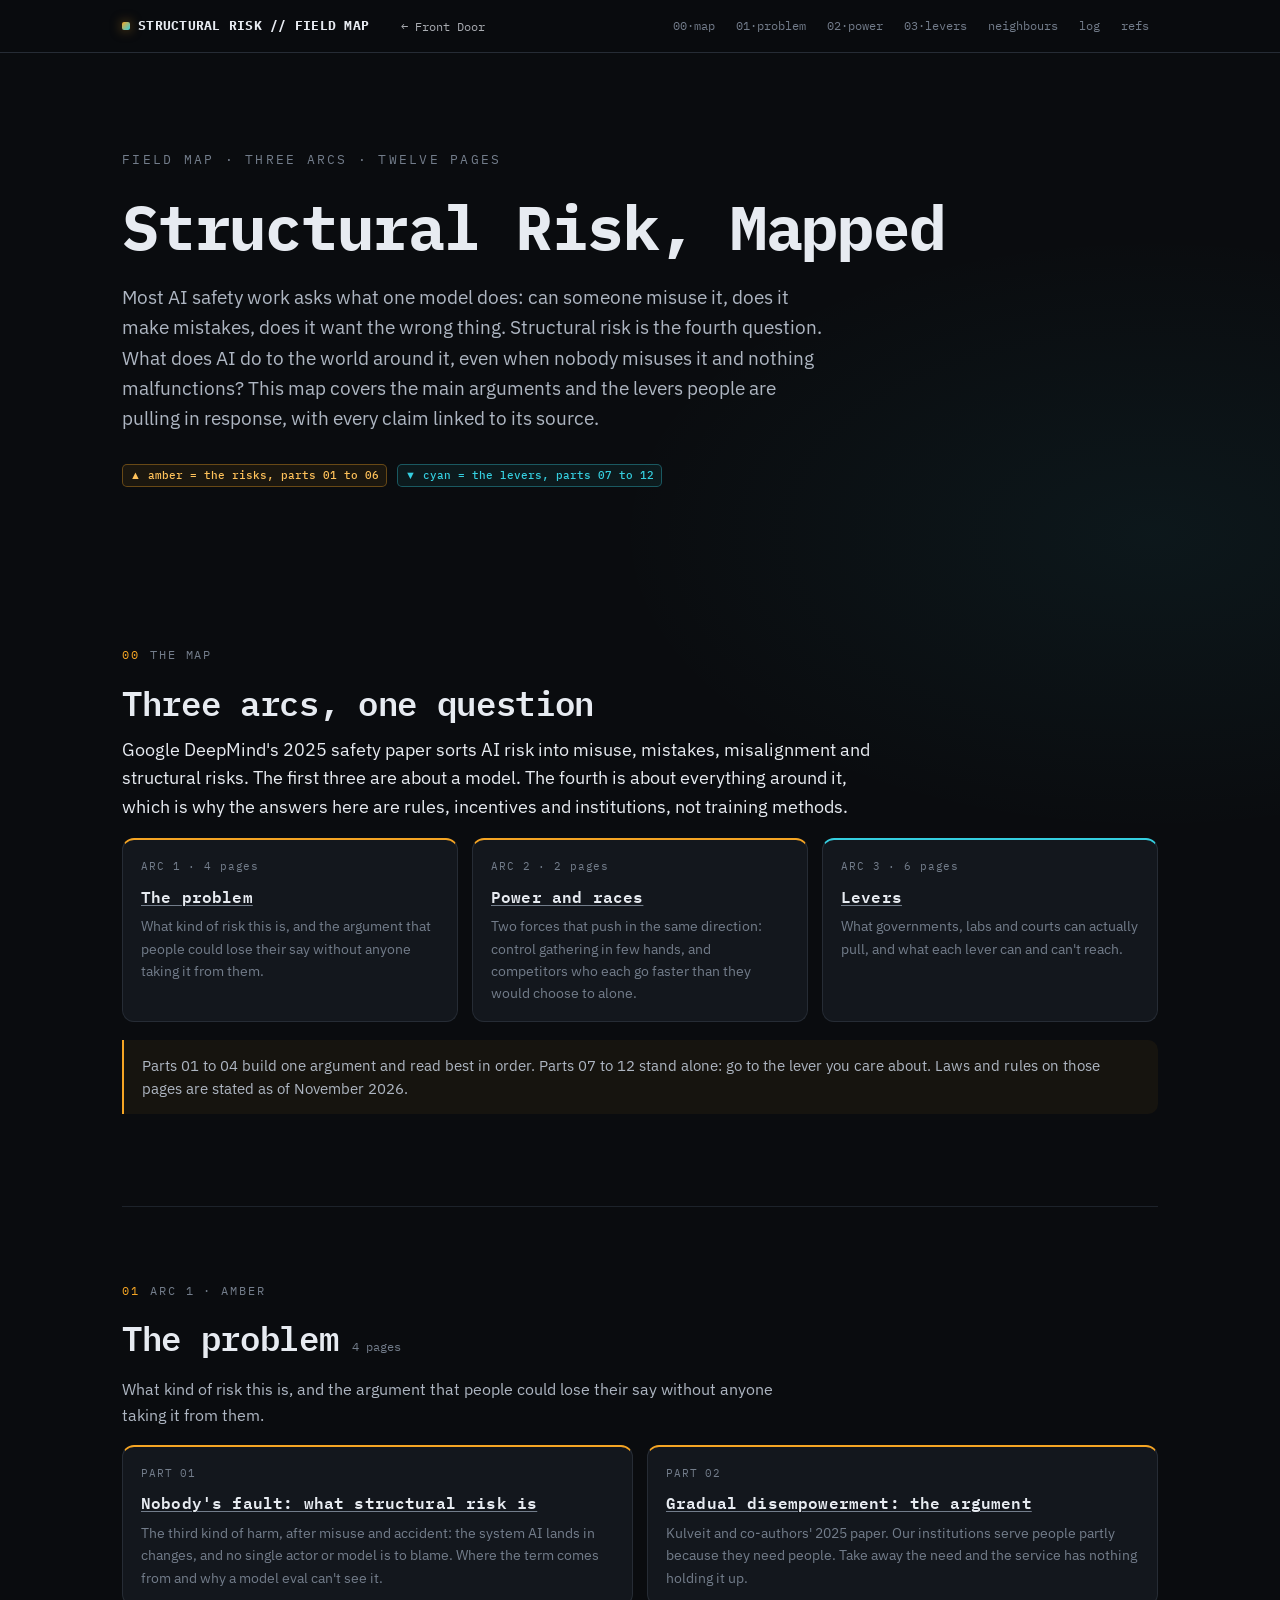
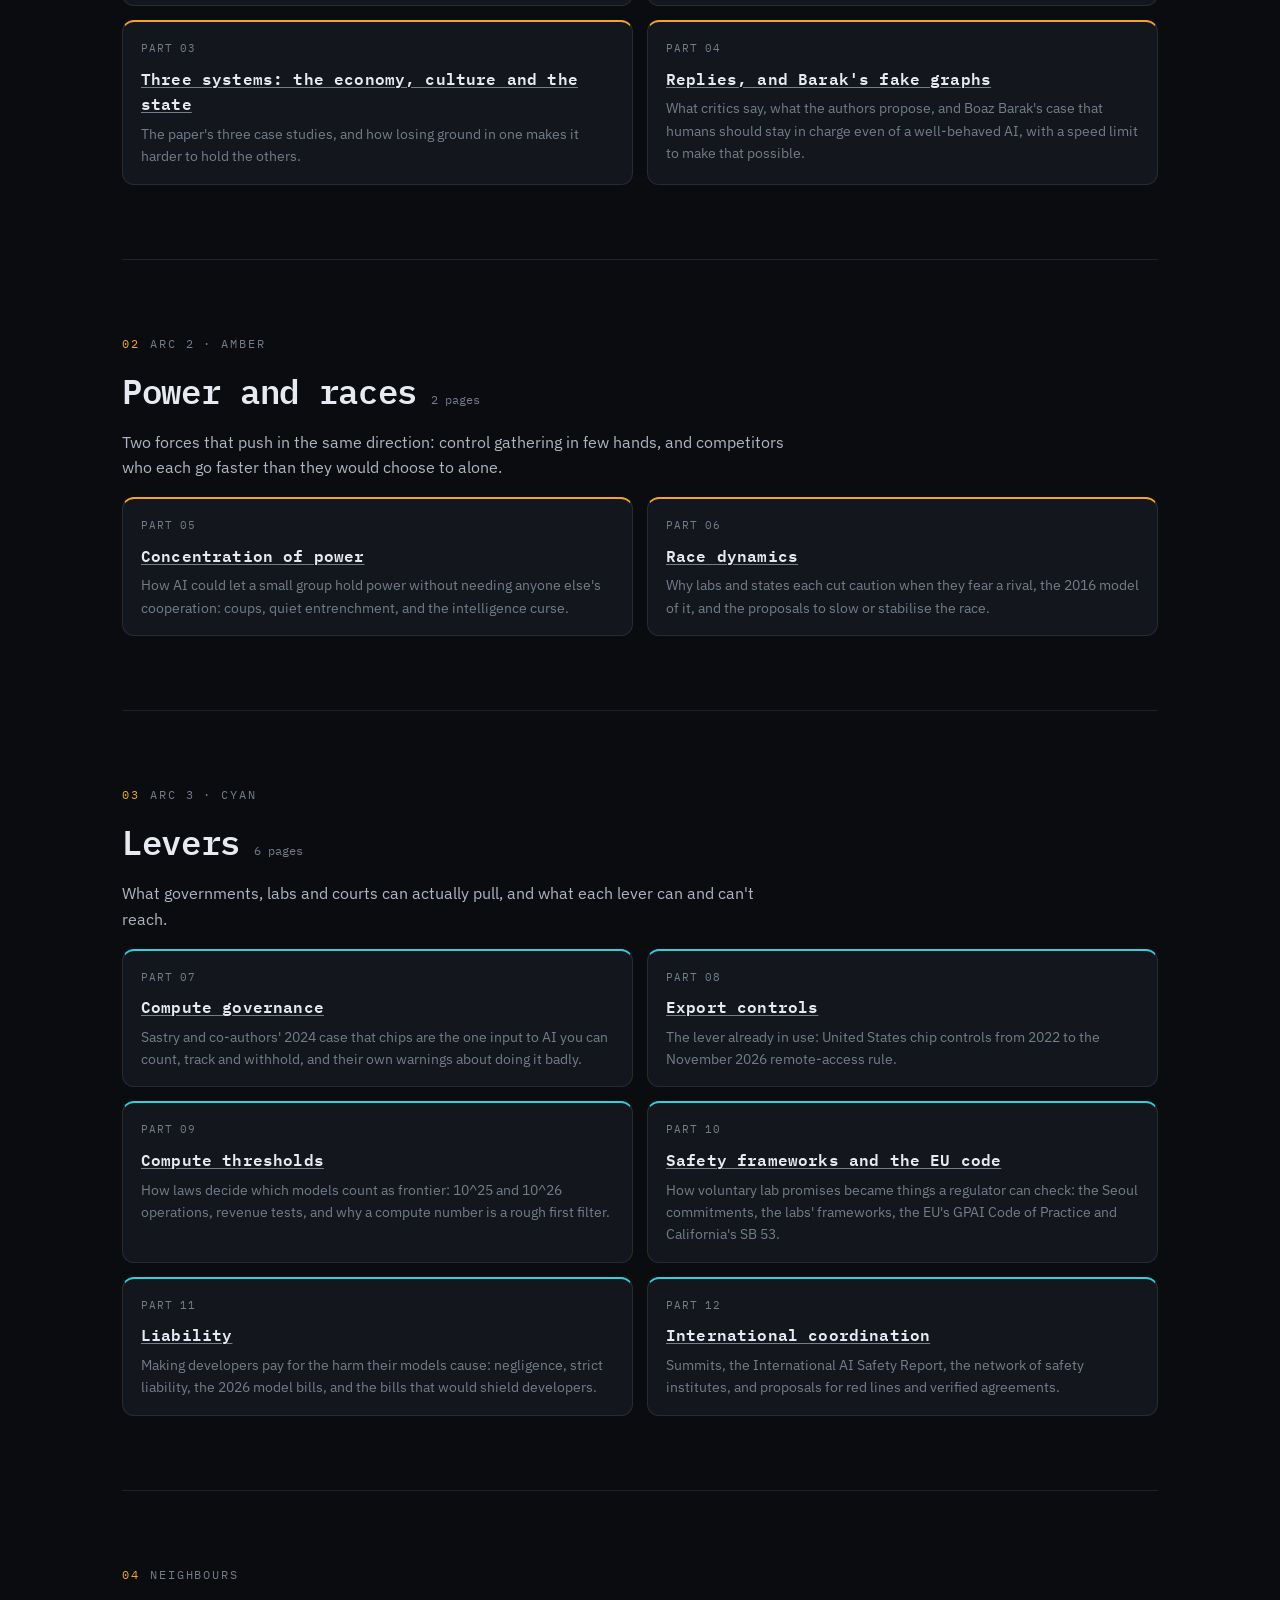
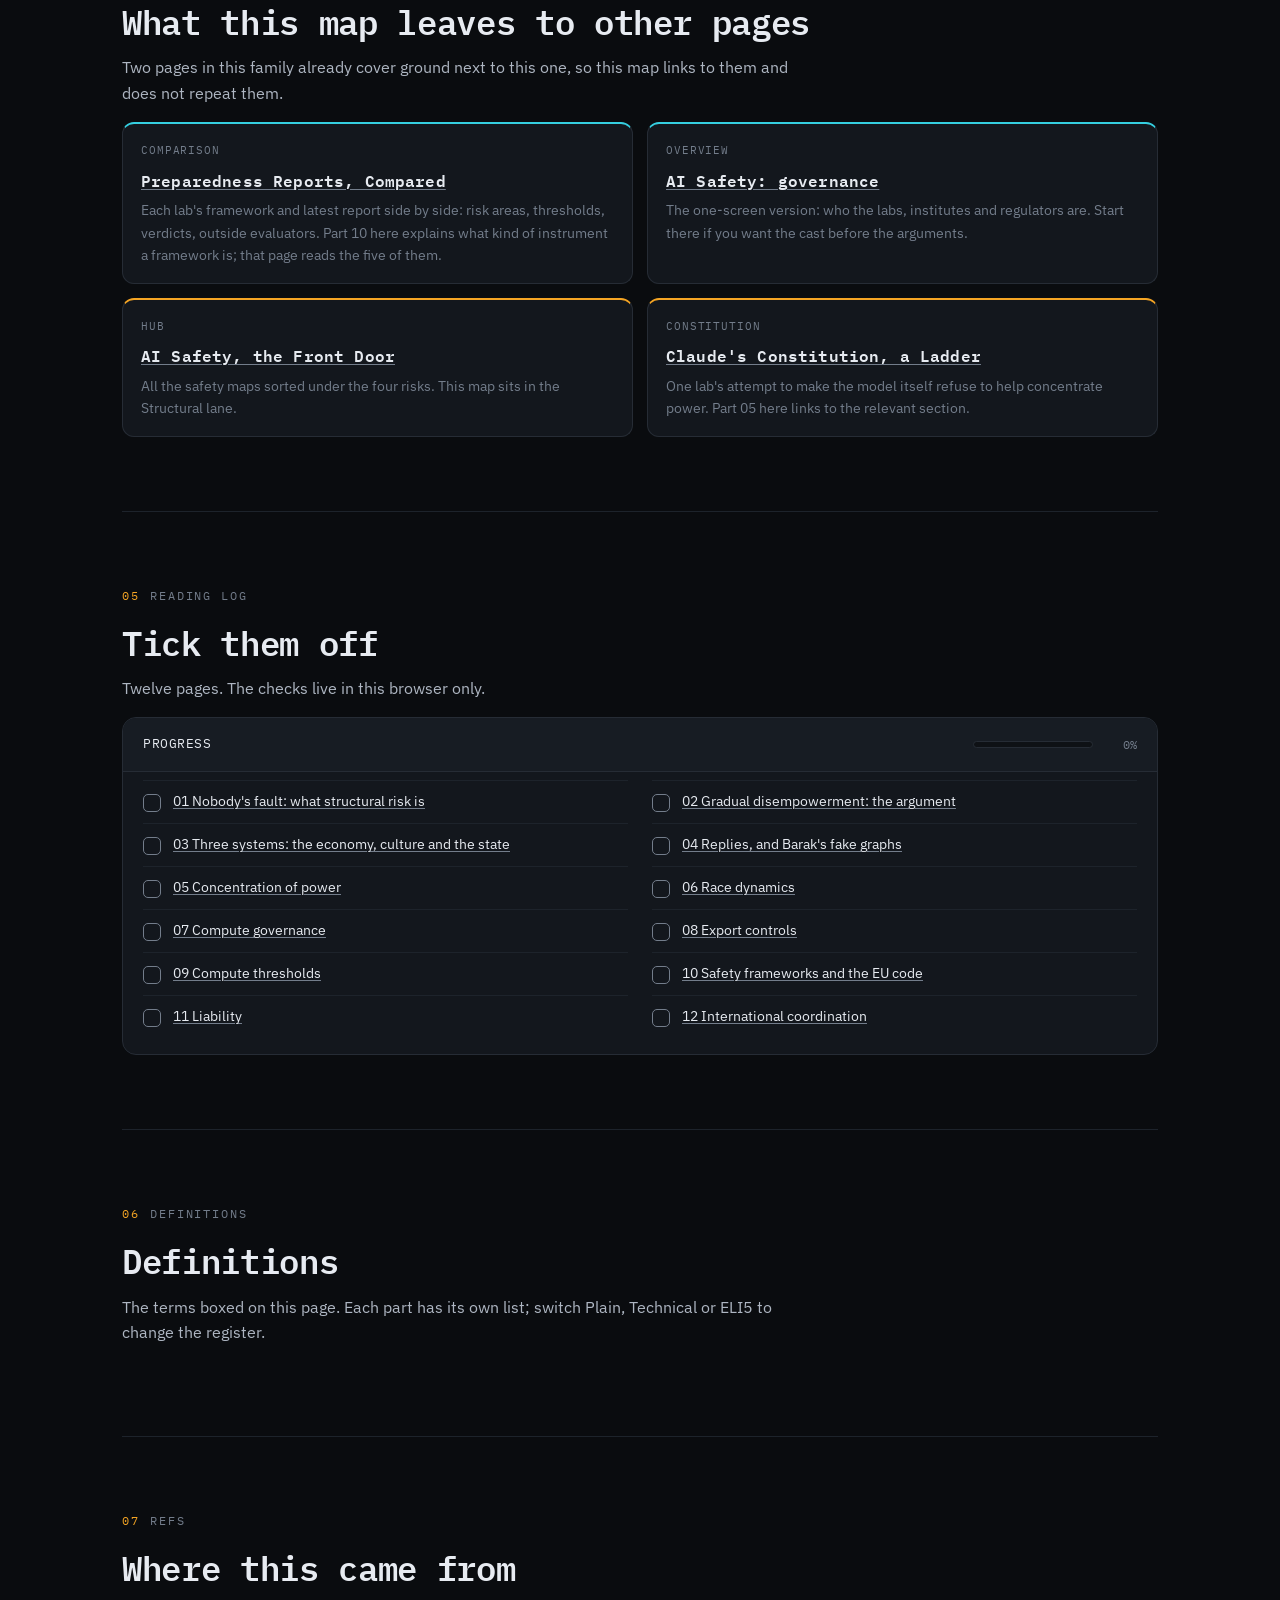
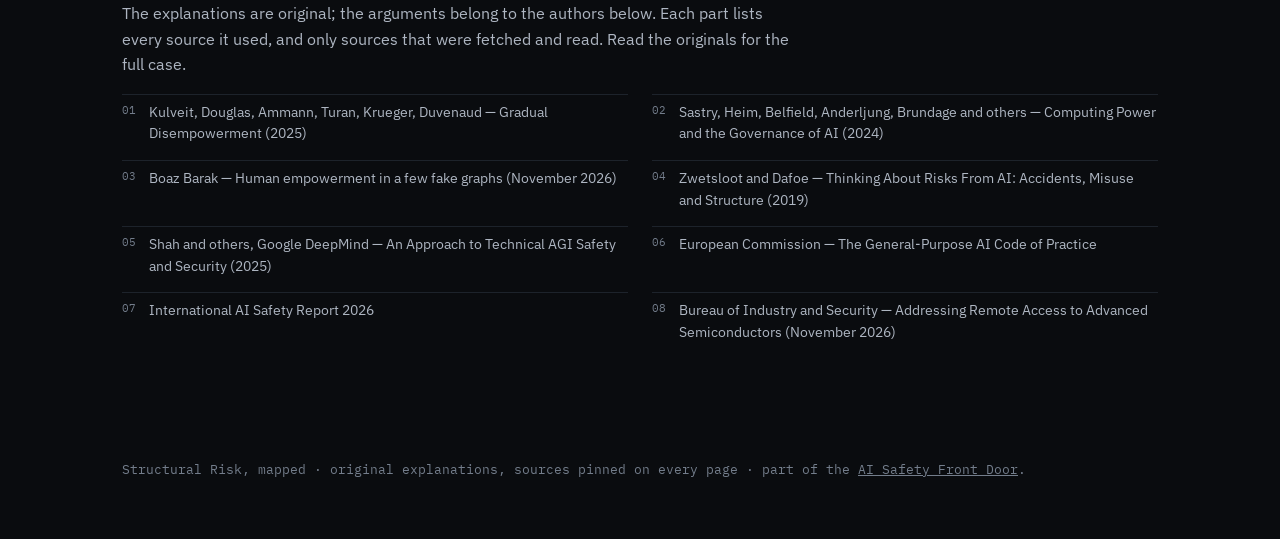
==== index.html @ f18a712d "Spine, stylesheet and page selector for the Structural Risk field map Co-Authored-By: Claude Fable 5" ====
<!DOCTYPE html>
<html lang="en">
<head>
<meta charset="UTF-8" />
<meta name="viewport" content="width=device-width, initial-scale=1.0" />
<title>Structural Risk, Mapped — field map</title>
<meta name="description" content="What AI does to the world around it when nobody misuses it and nothing malfunctions: gradual disempowerment, concentration of power, race dynamics, and the levers that might steer them. Twelve pages, primary sources linked." />
<meta property="og:title" content="Structural Risk, Mapped" />
<meta property="og:description" content="Gradual disempowerment, concentration of power, race dynamics, and the governance levers: compute, export controls, thresholds, safety frameworks, liability and international coordination." />
<meta property="og:url" content="https://idvorkin-ai-tools.github.io/structural-risk-field-map/" />
<meta property="og:type" content="website" />
<link rel="preconnect" href="https://fonts.googleapis.com" />
<link rel="preconnect" href="https://fonts.gstatic.com" crossorigin />
<link href="https://fonts.googleapis.com/css2?family=IBM+Plex+Mono:wght@400;500;600;700&family=IBM+Plex+Sans:wght@400;500;600;700&display=swap" rel="stylesheet" />
<script>try{var m=localStorage.getItem('aitools-mode')||localStorage.getItem('llm-judges-mode');if(m==='tech'||m==='eli5')document.documentElement.setAttribute('data-'+m,'on')}catch(e){}</script>
<style>html:is([data-tech="on"],[data-eli5="on"]) .plain-only,html:not([data-tech="on"]) .tech-only,html:not([data-eli5="on"]) .eli5-only,html[data-tech="on"] .no-tech{display:none!important}</style>
<style>
  :root{
    --bg:#0A0C0F; --panel:#13171D; --panel-2:#171C23; --line:#262C35; --line-soft:#1d232b;
    --ink:#E7EBF1; --ink-mid:#AEB6C2; --ink-dim:#737D8B;
    --off:#F5A524; --off-bright:#FFC25A;   /* amber = understanding the problem */
    --def:#35CFE0; --def-deep:#1f9aa8;     /* cyan  = doing something about it */
    --crit:#E5484D; --maxw:1080px;
  }
  *{box-sizing:border-box} html{scroll-behavior:smooth}
  @media (prefers-reduced-motion:reduce){html{scroll-behavior:auto}}
  body{margin:0;background:var(--bg);color:var(--ink);font-family:"IBM Plex Sans",system-ui,sans-serif;font-size:16px;line-height:1.6;-webkit-font-smoothing:antialiased;
    background-image:radial-gradient(1200px 600px at 20% -10%,rgba(245,165,36,.06),transparent 60%),radial-gradient(900px 500px at 90% 10%,rgba(53,207,224,.06),transparent 60%)}
  .mono{font-family:"IBM Plex Mono",ui-monospace,monospace}
  a{color:inherit}
  a.lnk{color:inherit;text-decoration:underline;text-decoration-color:var(--ink-dim);text-underline-offset:2px;text-decoration-thickness:1px;transition:.15s}
  a.lnk:hover{text-decoration-color:var(--def);color:var(--ink)}
  header.nav{position:sticky;top:0;z-index:50;background:rgba(10,12,15,.82);backdrop-filter:blur(10px);border-bottom:1px solid var(--line)}
  .nav-in{max-width:var(--maxw);margin:0 auto;display:flex;align-items:center;gap:18px;padding:11px 22px}
  .brand{font-family:"IBM Plex Mono";font-weight:700;font-size:13px;letter-spacing:.02em;color:var(--ink);white-space:nowrap;display:flex;align-items:center;gap:8px}
  .brand .dot{width:8px;height:8px;border-radius:2px;background:linear-gradient(135deg,var(--off),var(--def));box-shadow:0 0 12px rgba(245,165,36,.5)}
  .nav-links{display:flex;gap:3px;margin-left:auto;overflow-x:auto;scrollbar-width:none}
  .nav-links::-webkit-scrollbar{display:none}
  .nav-links{min-width:0} .nav-in .modesel{flex-shrink:0}
  #definitions .gl-list-h{display:none}
  @media (max-width:600px){.nav-in{flex-wrap:wrap;gap:6px 10px;padding:9px 16px} .nav .brand{flex:1 0 100%;font-size:12px} .nav-links{flex:1 1 0} section{scroll-margin-top:100px}}
  .nav-links a{font-family:"IBM Plex Mono";font-size:11.5px;color:var(--ink-dim);text-decoration:none;padding:6px 9px;border-radius:6px;white-space:nowrap;transition:.15s}
  .nav-links a:hover{color:var(--ink);background:var(--panel)}
  main{max-width:var(--maxw);margin:0 auto;padding:0 22px}
  section{padding:74px 0;border-bottom:1px solid var(--line-soft);scroll-margin-top:64px} section:last-of-type{border-bottom:none}
  .eyebrow{font-family:"IBM Plex Mono";font-size:12px;letter-spacing:.16em;text-transform:uppercase;color:var(--ink-dim);display:flex;align-items:center;gap:10px;margin-bottom:18px}
  .eyebrow .idx{color:var(--off)}
  h2{font-family:"IBM Plex Mono";font-weight:600;font-size:clamp(24px,3.4vw,34px);line-height:1.15;margin:0 0 14px;letter-spacing:-.01em}
  h3{font-family:"IBM Plex Mono";font-weight:600;font-size:16px;margin:0 0 6px;letter-spacing:.01em}
  p{margin:0 0 16px;color:var(--ink-mid);max-width:68ch} p strong{color:var(--ink);font-weight:600}
  .lead{font-size:18px;color:var(--ink)}
  .legend-tag{font-family:"IBM Plex Mono";font-size:11px;padding:2px 7px;border-radius:5px;border:1px solid;white-space:nowrap;font-weight:500}
  .t-off{color:var(--off-bright);border-color:rgba(245,165,36,.35);background:rgba(245,165,36,.07)}
  .t-def{color:var(--def);border-color:rgba(53,207,224,.35);background:rgba(53,207,224,.07)}
  .hero{padding:96px 0 84px;border-bottom:1px solid var(--line-soft)}
  .hero .kicker{font-family:"IBM Plex Mono";font-size:12.5px;letter-spacing:.18em;text-transform:uppercase;color:var(--ink-dim);margin-bottom:26px}
  .hero h1{font-family:"IBM Plex Mono";font-weight:700;font-size:clamp(34px,6.2vw,62px);line-height:1.04;margin:0 0 8px;letter-spacing:-.02em}
  .hero h1 a{color:inherit;text-decoration:none;border-bottom:3px solid var(--def)} .hero h1 a:hover{color:var(--def)}
  .hero .sub{font-size:19px;color:var(--ink-mid);max-width:64ch;margin-top:22px}
  .prompt-line{font-family:"IBM Plex Mono";font-size:14px;color:var(--ink-dim);margin-top:34px;display:flex;align-items:center;gap:9px;flex-wrap:wrap}
  .prompt-line .pmt{color:var(--off)}
  .cursor{display:inline-block;width:9px;height:17px;background:var(--def);margin-left:2px;animation:blink 1.1s steps(2,start) infinite;vertical-align:-2px}
  @keyframes blink{to{opacity:0}} @media (prefers-reduced-motion:reduce){.cursor{animation:none}}
  .legend{display:flex;gap:10px;margin-top:30px;flex-wrap:wrap}
  .grid{display:grid;gap:14px} .g2{grid-template-columns:repeat(2,1fr)} .g3{grid-template-columns:repeat(3,1fr)}
  @media(max-width:760px){.g2,.g3{grid-template-columns:1fr}}
  .card{background:var(--panel);border:1px solid var(--line);border-radius:12px;padding:18px 18px 16px;transition:.18s}
  .card:hover{border-color:#33404e;transform:translateY(-2px)}
  .card .num{font-family:"IBM Plex Mono";font-size:11px;color:var(--ink-dim);letter-spacing:.08em;margin-bottom:8px}
  .card p{font-size:14px;margin:0;max-width:none;color:var(--ink-dim)}
  .card .spot{font-family:"IBM Plex Mono";font-size:11.5px;color:var(--ink-dim);margin-top:9px} .card .spot b{color:var(--ink-mid);font-weight:500}
  .card.off{border-top:2px solid var(--off)} .card.def{border-top:2px solid var(--def)}
  .callout{border-left:2px solid var(--off);background:rgba(245,165,36,.05);padding:14px 18px;border-radius:0 10px 10px 0;margin:18px 0;font-size:14.5px;color:var(--ink-mid)}
  .callout.def{border-left-color:var(--def);background:rgba(53,207,224,.05)}
  .row{display:grid;grid-template-columns:200px 1fr;gap:16px;padding:16px 0;border-top:1px solid var(--line-soft)} .row:first-of-type{border-top:none}
  @media(max-width:620px){.row{grid-template-columns:1fr;gap:4px}}
  .row .name{font-family:"IBM Plex Mono";font-weight:600;font-size:14px;color:var(--ink)} .row .name .yr{display:block;font-weight:400;font-size:11px;color:var(--ink-dim);margin-top:3px}
  .row .desc{font-size:14px;color:var(--ink-mid);max-width:66ch}
  .road{margin-top:8px;border:1px solid var(--line);border-radius:14px;overflow:hidden;background:var(--panel)}
  .road-head{display:flex;align-items:center;gap:12px;padding:16px 20px;border-bottom:1px solid var(--line);background:var(--panel-2)}
  .road-head .ttl{font-family:"IBM Plex Mono";font-size:13px;letter-spacing:.04em;color:var(--ink)}
  .meter{margin-left:auto;display:flex;align-items:center;gap:10px}
  .meter .bar{width:120px;height:7px;border-radius:4px;background:#0e1115;overflow:hidden;border:1px solid var(--line)}
  .meter .fill{height:100%;width:0;background:linear-gradient(90deg,var(--off),var(--def));transition:width .4s ease}
  .meter .pct{font-family:"IBM Plex Mono";font-size:12px;color:var(--ink-dim);min-width:34px;text-align:right}
  .rides{display:grid;grid-template-columns:repeat(2,1fr);gap:0 24px;padding:8px 20px 16px} @media(max-width:620px){.rides{grid-template-columns:1fr}}
  .task{display:flex;gap:12px;padding:11px 0;cursor:pointer;align-items:flex-start;border-top:1px solid var(--line-soft)}
  .box{width:18px;height:18px;border-radius:5px;border:1.5px solid var(--ink-dim);flex-shrink:0;margin-top:2px;display:flex;align-items:center;justify-content:center;transition:.15s}
  .box svg{width:11px;height:11px;opacity:0;transition:.15s}
  .task.done .box{background:var(--def);border-color:var(--def)} .task.done .box svg{opacity:1} .task.done .txt{color:var(--ink-dim)}
  .task .txt{font-size:14px;color:var(--ink);line-height:1.4} .task .txt em{font-style:normal;color:var(--ink-dim);font-size:12px;display:block;margin-top:1px}
  .src{display:grid;grid-template-columns:1fr 1fr;gap:8px 24px;margin-top:6px} @media(max-width:680px){.src{grid-template-columns:1fr}}
  .src a{font-size:13.5px;color:var(--ink-mid);text-decoration:none;padding:7px 0;border-top:1px solid var(--line-soft);display:flex;gap:9px;transition:.15s} .src a:hover{color:var(--def)} .src a .k{font-family:"IBM Plex Mono";font-size:11px;color:var(--ink-dim);min-width:18px}
  footer{max-width:var(--maxw);margin:0 auto;padding:34px 22px 60px;color:var(--ink-dim);font-size:12.5px;font-family:"IBM Plex Mono"}
  .reveal{opacity:0;transform:translateY(14px);transition:opacity .5s ease,transform .5s ease} .reveal.in{opacity:1;transform:none}
  @media (prefers-reduced-motion:reduce){.reveal{opacity:1;transform:none}}
  :focus-visible{outline:2px solid var(--def);outline-offset:3px;border-radius:4px}
  .unit-head{display:flex;align-items:baseline;gap:14px;flex-wrap:wrap;margin-bottom:6px}
  .unit-head .dur{font-family:"IBM Plex Mono";font-size:12px;color:var(--ink-dim)}
  .code{font-family:"IBM Plex Mono";font-size:11px;color:var(--def);border:1px solid rgba(53,207,224,.35);border-radius:4px;padding:1px 6px;margin-left:6px;vertical-align:1px}
</style>
<style>.front-door{margin:0 auto 0 14px;font-family:'IBM Plex Mono',monospace;font-size:12px;white-space:nowrap;color:inherit;opacity:.72;text-decoration:none}.front-door:hover{opacity:1}@media(max-width:560px){header .bar-in,header .nav-in{flex-wrap:wrap;row-gap:6px}}.hero h1{border-bottom:none}</style>
</head>
<body>

<header class="nav">
  <div class="nav-in bar-in">
    <div class="brand"><span class="dot"></span>STRUCTURAL&nbsp;RISK&nbsp;//&nbsp;FIELD&nbsp;MAP</div>
  <a class="front-door" href="https://idvorkin-ai-tools.github.io/safety.html">&larr; Front Door</a>
    <nav class="nav-links">
      <a href="#map">00·map</a>
      <a href="#problem">01·problem</a>
      <a href="#power">02·power</a>
      <a href="#levers">03·levers</a>
      <a href="#neighbours">neighbours</a>
      <a href="#readlog">log</a>
      <a href="#sources">refs</a>
    </nav>
  </div>
</header>

<section class="hero">
  <main style="padding-top:0">
    <div class="kicker">Field map · three arcs · twelve pages</div>
    <h1>Structural Risk, Mapped</h1>
    <p class="sub plain-only">Most AI safety work asks what one model does: can someone misuse it, does it make mistakes, does it want the wrong thing. Structural risk is the fourth question. What does AI do to the world around it, even when nobody misuses it and nothing malfunctions? This map covers the main arguments and the levers people are pulling in response, with every claim linked to its source.</p>
    <p class="sub tech-only">Structural risk is the residual category after misuse, mistakes and misalignment: harm that arises from multi-agent dynamics, incentives and institutions, with no single actor or model at fault. This map covers gradual disempowerment, power concentration and race dynamics, then the governance levers (compute governance, export controls, compute thresholds, frontier safety frameworks and the EU GPAI Code, liability, international coordination), each tied to primary sources.</p>
    <p class="sub eli5-only">Most safety work checks one robot: can a bad person trick it, does it make mistakes, does it want the wrong thing. This map asks a different question. What happens to the whole town when every shop, school and office has robots, even if every robot behaves? Twelve short pages on what could go wrong, and what grown-ups are doing about it.</p>
    <div class="legend">
      <span class="legend-tag t-off">▲ amber = the risks, parts 01 to 06</span>
      <span class="legend-tag t-def">▼ cyan = the levers, parts 07 to 12</span>
    </div>
  </main>
</section>

<main>

<section id="map">
  <div class="eyebrow"><span class="idx">00</span> the map</div>
  <h2 class="reveal">Three arcs, one question</h2>
  <p class="lead reveal">Google DeepMind's 2025 safety paper sorts AI risk into misuse, mistakes, misalignment and <span class="term" data-term="structural-risk">structural risks</span>. The first three are about a model. The fourth is about everything around it, which is why the answers here are rules, incentives and institutions, not training methods.</p>
  <div class="grid g3 reveal">
    <div class="card off"><div class="num">ARC 1 · 4 pages</div><h3><a class="lnk" href="#problem">The problem</a></h3><p>What kind of risk this is, and the argument that people could lose their say without anyone taking it from them.</p></div>
    <div class="card off"><div class="num">ARC 2 · 2 pages</div><h3><a class="lnk" href="#power">Power and races</a></h3><p>Two forces that push in the same direction: control gathering in few hands, and competitors who each go faster than they would choose to alone.</p></div>
    <div class="card def"><div class="num">ARC 3 · 6 pages</div><h3><a class="lnk" href="#levers">Levers</a></h3><p>What governments, labs and courts can actually pull, and what each lever can and can't reach.</p></div>
  </div>
  <div class="callout">Parts 01 to 04 build one argument and read best in order. Parts 07 to 12 stand alone: go to the lever you care about. Laws and rules on those pages are stated as of November 2026.</div>
</section>

<section id="problem">
  <div class="eyebrow"><span class="idx">01</span> arc 1 · amber</div>
  <div class="unit-head"><h2 class="reveal">The problem</h2><span class="dur">4 pages</span></div>
  <p class="reveal">What kind of risk this is, and the argument that people could lose their say without anyone taking it from them.</p>
  <div class="grid g2 reveal">
    <div class="card off"><div class="num">PART 01</div><h3><a class="lnk" href="parts/p01.html">Nobody's fault: what structural risk is</a></h3><p>The third kind of harm, after misuse and accident: the system AI lands in changes, and no single actor or model is to blame. Where the term comes from and why a model eval can't see it.</p></div>
    <div class="card off"><div class="num">PART 02</div><h3><a class="lnk" href="parts/p02.html">Gradual disempowerment: the argument</a></h3><p>Kulveit and co-authors' 2025 paper. Our institutions serve people partly because they need people. Take away the need and the service has nothing holding it up.</p></div>
    <div class="card off"><div class="num">PART 03</div><h3><a class="lnk" href="parts/p03.html">Three systems: the economy, culture and the state</a></h3><p>The paper's three case studies, and how losing ground in one makes it harder to hold the others.</p></div>
    <div class="card off"><div class="num">PART 04</div><h3><a class="lnk" href="parts/p04.html">Replies, and Barak's fake graphs</a></h3><p>What critics say, what the authors propose, and Boaz Barak's case that humans should stay in charge even of a well-behaved AI, with a speed limit to make that possible.</p></div>
  </div>
</section>

<section id="power">
  <div class="eyebrow"><span class="idx">02</span> arc 2 · amber</div>
  <div class="unit-head"><h2 class="reveal">Power and races</h2><span class="dur">2 pages</span></div>
  <p class="reveal">Two forces that push in the same direction: control gathering in few hands, and competitors who each go faster than they would choose to alone.</p>
  <div class="grid g2 reveal">
    <div class="card off"><div class="num">PART 05</div><h3><a class="lnk" href="parts/p05.html">Concentration of power</a></h3><p>How AI could let a small group hold power without needing anyone else's cooperation: coups, quiet entrenchment, and the intelligence curse.</p></div>
    <div class="card off"><div class="num">PART 06</div><h3><a class="lnk" href="parts/p06.html">Race dynamics</a></h3><p>Why labs and states each cut caution when they fear a rival, the 2016 model of it, and the proposals to slow or stabilise the race.</p></div>
  </div>
</section>

<section id="levers">
  <div class="eyebrow"><span class="idx">03</span> arc 3 · cyan</div>
  <div class="unit-head"><h2 class="reveal">Levers</h2><span class="dur">6 pages</span></div>
  <p class="reveal">What governments, labs and courts can actually pull, and what each lever can and can't reach.</p>
  <div class="grid g2 reveal">
    <div class="card def"><div class="num">PART 07</div><h3><a class="lnk" href="parts/p07.html">Compute governance</a></h3><p>Sastry and co-authors' 2024 case that chips are the one input to AI you can count, track and withhold, and their own warnings about doing it badly.</p></div>
    <div class="card def"><div class="num">PART 08</div><h3><a class="lnk" href="parts/p08.html">Export controls</a></h3><p>The lever already in use: United States chip controls from 2022 to the November 2026 remote-access rule.</p></div>
    <div class="card def"><div class="num">PART 09</div><h3><a class="lnk" href="parts/p09.html">Compute thresholds</a></h3><p>How laws decide which models count as frontier: 10^25 and 10^26 operations, revenue tests, and why a compute number is a rough first filter.</p></div>
    <div class="card def"><div class="num">PART 10</div><h3><a class="lnk" href="parts/p10.html">Safety frameworks and the EU code</a></h3><p>How voluntary lab promises became things a regulator can check: the Seoul commitments, the labs' frameworks, the EU's GPAI Code of Practice and California's SB 53.</p></div>
    <div class="card def"><div class="num">PART 11</div><h3><a class="lnk" href="parts/p11.html">Liability</a></h3><p>Making developers pay for the harm their models cause: negligence, strict liability, the 2026 model bills, and the bills that would shield developers.</p></div>
    <div class="card def"><div class="num">PART 12</div><h3><a class="lnk" href="parts/p12.html">International coordination</a></h3><p>Summits, the International AI Safety Report, the network of safety institutes, and proposals for red lines and verified agreements.</p></div>
  </div>
</section>

<section id="neighbours">
  <div class="eyebrow"><span class="idx">04</span> neighbours</div>
  <h2 class="reveal">What this map leaves to other pages</h2>
  <p class="reveal">Two pages in this family already cover ground next to this one, so this map links to them and does not repeat them.</p>
  <div class="grid g2 reveal">
    <div class="card def"><div class="num">COMPARISON</div><h3><a class="lnk" href="https://idvorkin-ai-tools.github.io/bridge-preparedness-reports.html">Preparedness Reports, Compared</a></h3><p>Each lab's framework and latest report side by side: risk areas, thresholds, verdicts, outside evaluators. Part 10 here explains what kind of instrument a framework is; that page reads the five of them.</p></div>
    <div class="card def"><div class="num">OVERVIEW</div><h3><a class="lnk" href="https://idvorkin-ai-tools.github.io/ai-safety-field-map/#governance">AI Safety: governance</a></h3><p>The one-screen version: who the labs, institutes and regulators are. Start there if you want the cast before the arguments.</p></div>
    <div class="card off"><div class="num">HUB</div><h3><a class="lnk" href="https://idvorkin-ai-tools.github.io/safety.html">AI Safety, the Front Door</a></h3><p>All the safety maps sorted under the four risks. This map sits in the Structural lane.</p></div>
    <div class="card off"><div class="num">CONSTITUTION</div><h3><a class="lnk" href="https://idvorkin-ai-tools.github.io/claude-constitution-field-map/">Claude's Constitution, a Ladder</a></h3><p>One lab's attempt to make the model itself refuse to help concentrate power. Part 05 here links to the relevant section.</p></div>
  </div>
</section>

<section id="readlog">
  <div class="eyebrow"><span class="idx">05</span> reading log</div>
  <h2 class="reveal">Tick them off</h2>
  <p class="reveal">Twelve pages. The checks live in this browser only.</p>
  <div class="road reveal">
    <div class="road-head"><span class="ttl">PROGRESS</span><div class="meter"><div class="bar"><div class="fill" id="fill"></div></div><span class="pct" id="pct">0%</span></div></div>
    <div class="rides" id="rides"></div>
  </div>
</section>

<section id="definitions">
  <div class="eyebrow"><span class="idx">06</span> definitions</div>
  <h2 class="reveal">Definitions</h2>
  <p class="reveal">The terms boxed on this page. Each part has its own list; switch Plain, Technical or ELI5 to change the register.</p>
  <div data-terms-list></div>
</section>

<section id="sources">
  <div class="eyebrow"><span class="idx">07</span> refs</div>
  <h2 class="reveal">Where this came from</h2>
  <p class="reveal">The explanations are original; the arguments belong to the authors below. Each part lists every source it used, and only sources that were fetched and read. Read the originals for the full case.</p>
  <div class="src reveal">
    <a href="https://arxiv.org/abs/2501.16946" target="_blank" rel="noopener"><span class="k">01</span>Kulveit, Douglas, Ammann, Turan, Krueger, Duvenaud — Gradual Disempowerment (2025)</a>
    <a href="https://arxiv.org/abs/2402.08797" target="_blank" rel="noopener"><span class="k">02</span>Sastry, Heim, Belfield, Anderljung, Brundage and others — Computing Power and the Governance of AI (2024)</a>
    <a href="https://x.com/boazbaraktcs/status/2124884201283485934" target="_blank" rel="noopener"><span class="k">03</span>Boaz Barak — Human empowerment in a few fake graphs (November 2026)</a>
    <a href="https://www.lawfaremedia.org/article/thinking-about-risks-ai-accidents-misuse-and-structure" target="_blank" rel="noopener"><span class="k">04</span>Zwetsloot and Dafoe — Thinking About Risks From AI: Accidents, Misuse and Structure (2019)</a>
    <a href="https://arxiv.org/abs/2504.01849" target="_blank" rel="noopener"><span class="k">05</span>Shah and others, Google DeepMind — An Approach to Technical AGI Safety and Security (2025)</a>
    <a href="https://digital-strategy.ec.europa.eu/en/policies/contents-code-gpai" target="_blank" rel="noopener"><span class="k">06</span>European Commission — The General-Purpose AI Code of Practice</a>
    <a href="https://arxiv.org/abs/2602.21012" target="_blank" rel="noopener"><span class="k">07</span>International AI Safety Report 2026</a>
    <a href="https://www.federalregister.gov/documents/2026/11/19/2026-23529/addressing-remote-access-to-advanced-semiconductors" target="_blank" rel="noopener"><span class="k">08</span>Bureau of Industry and Security — Addressing Remote Access to Advanced Semiconductors (November 2026)</a>
  </div>
</section>

</main>

<footer>Structural Risk, mapped · original explanations, sources pinned on every page · part of the <a href="https://idvorkin-ai-tools.github.io/safety.html" style="color:inherit">AI Safety Front Door</a>.</footer>

<script>
  const CH = [
    ["parts/p01.html","01 Nobody's fault: what structural risk is"],["parts/p02.html","02 Gradual disempowerment: the argument"],["parts/p03.html","03 Three systems: the economy, culture and the state"],["parts/p04.html","04 Replies, and Barak's fake graphs"],["parts/p05.html","05 Concentration of power"],["parts/p06.html","06 Race dynamics"],["parts/p07.html","07 Compute governance"],["parts/p08.html","08 Export controls"],["parts/p09.html","09 Compute thresholds"],["parts/p10.html","10 Safety frameworks and the EU code"],["parts/p11.html","11 Liability"],["parts/p12.html","12 International coordination"]
  ];
  const KEY="structural-risk-field-map-log";
  let done={}; try{done=JSON.parse(localStorage.getItem(KEY)||"{}")}catch(e){done={}}
  const rides=document.getElementById("rides");
  CH.forEach(([href,label])=>{
    const d=document.createElement("div"); d.className="task"+(done[href]?" done":"");
    d.innerHTML='<div class="box"><svg viewBox="0 0 12 12" fill="none"><path d="M2 6.5l2.5 2.5L10 3.5" stroke="#0A0C0F" stroke-width="2" stroke-linecap="round" stroke-linejoin="round"/></svg></div><div class="txt"><a class="lnk" href="'+href+'">'+label+'</a></div>';
    d.addEventListener("click",e=>{ if(e.target.closest("a")) return; done[href]=!done[href]; if(!done[href]) delete done[href]; try{localStorage.setItem(KEY,JSON.stringify(done))}catch(_){} d.classList.toggle("done"); meter(); });
    rides.appendChild(d);
  });
  function meter(){ const n=Object.keys(done).length, p=Math.round(100*n/CH.length); document.getElementById("fill").style.width=p+"%"; document.getElementById("pct").textContent=p+"%"; }
  meter();
  const io=new IntersectionObserver(es=>es.forEach(e=>{if(e.isIntersecting){e.target.classList.add("in");io.unobserve(e.target)}}),{threshold:.08});
  document.querySelectorAll(".reveal").forEach(el=>io.observe(el));
</script>
<script src="https://idvorkin-ai-tools.github.io/assets/terms.js" defer></script>
<!-- Private comments mode, inert unless ?annotate=1 (see assets/annotate.js in idvorkin-ai-tools.github.io) -->
<script src="https://idvorkin-ai-tools.github.io/assets/annotate.js" defer></script>
</body>
</html>
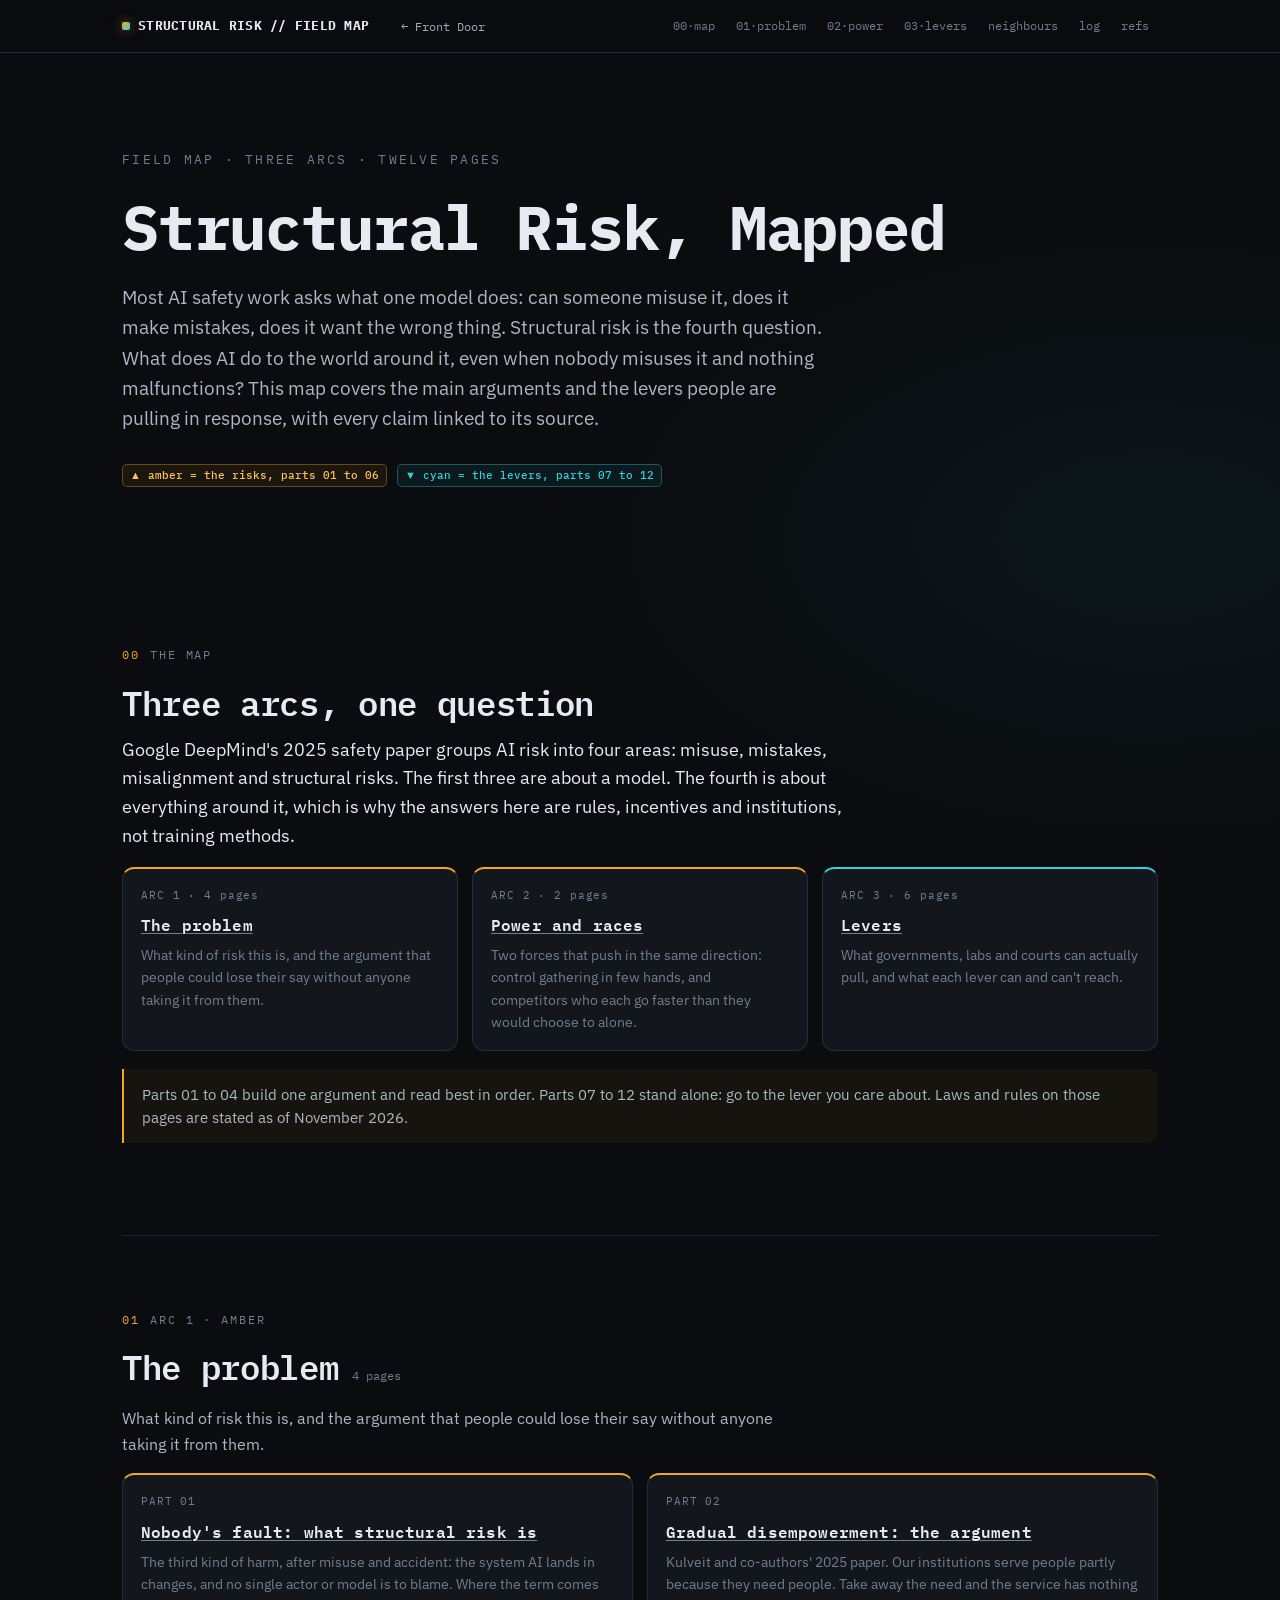
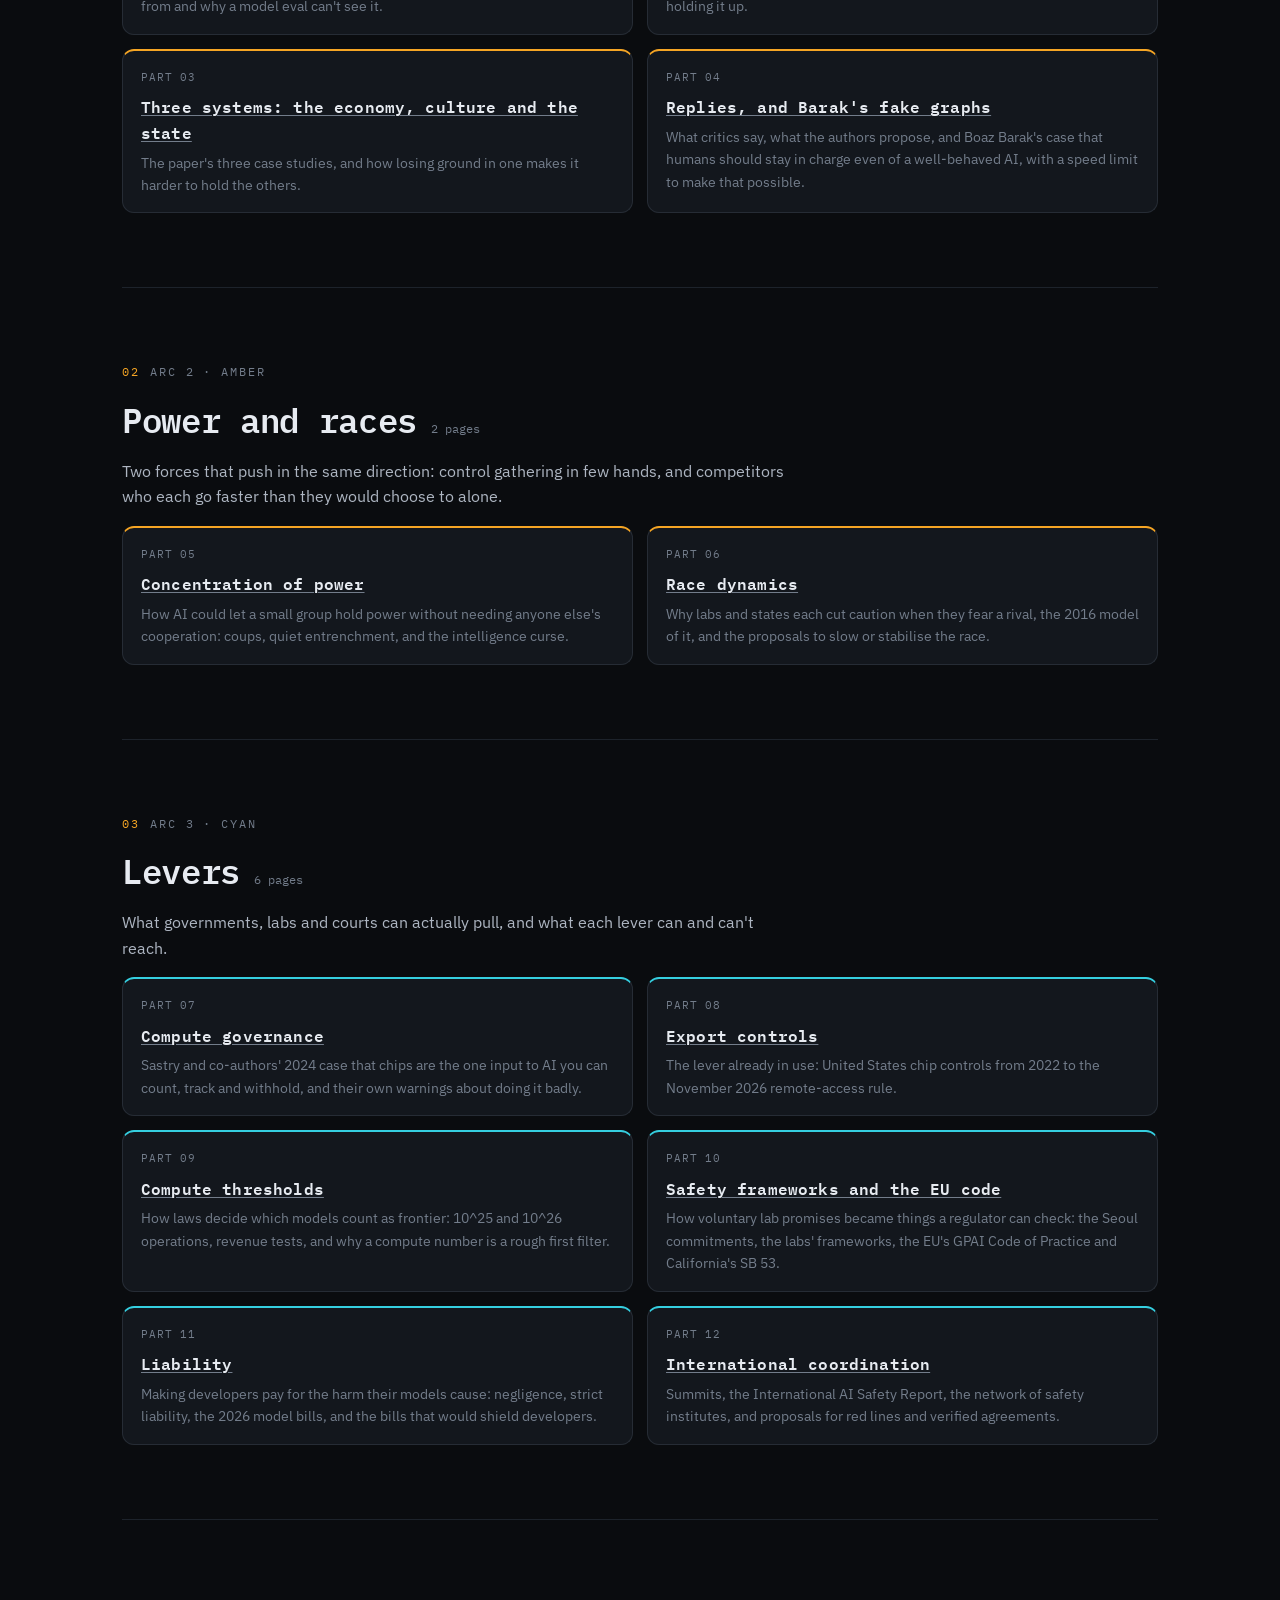
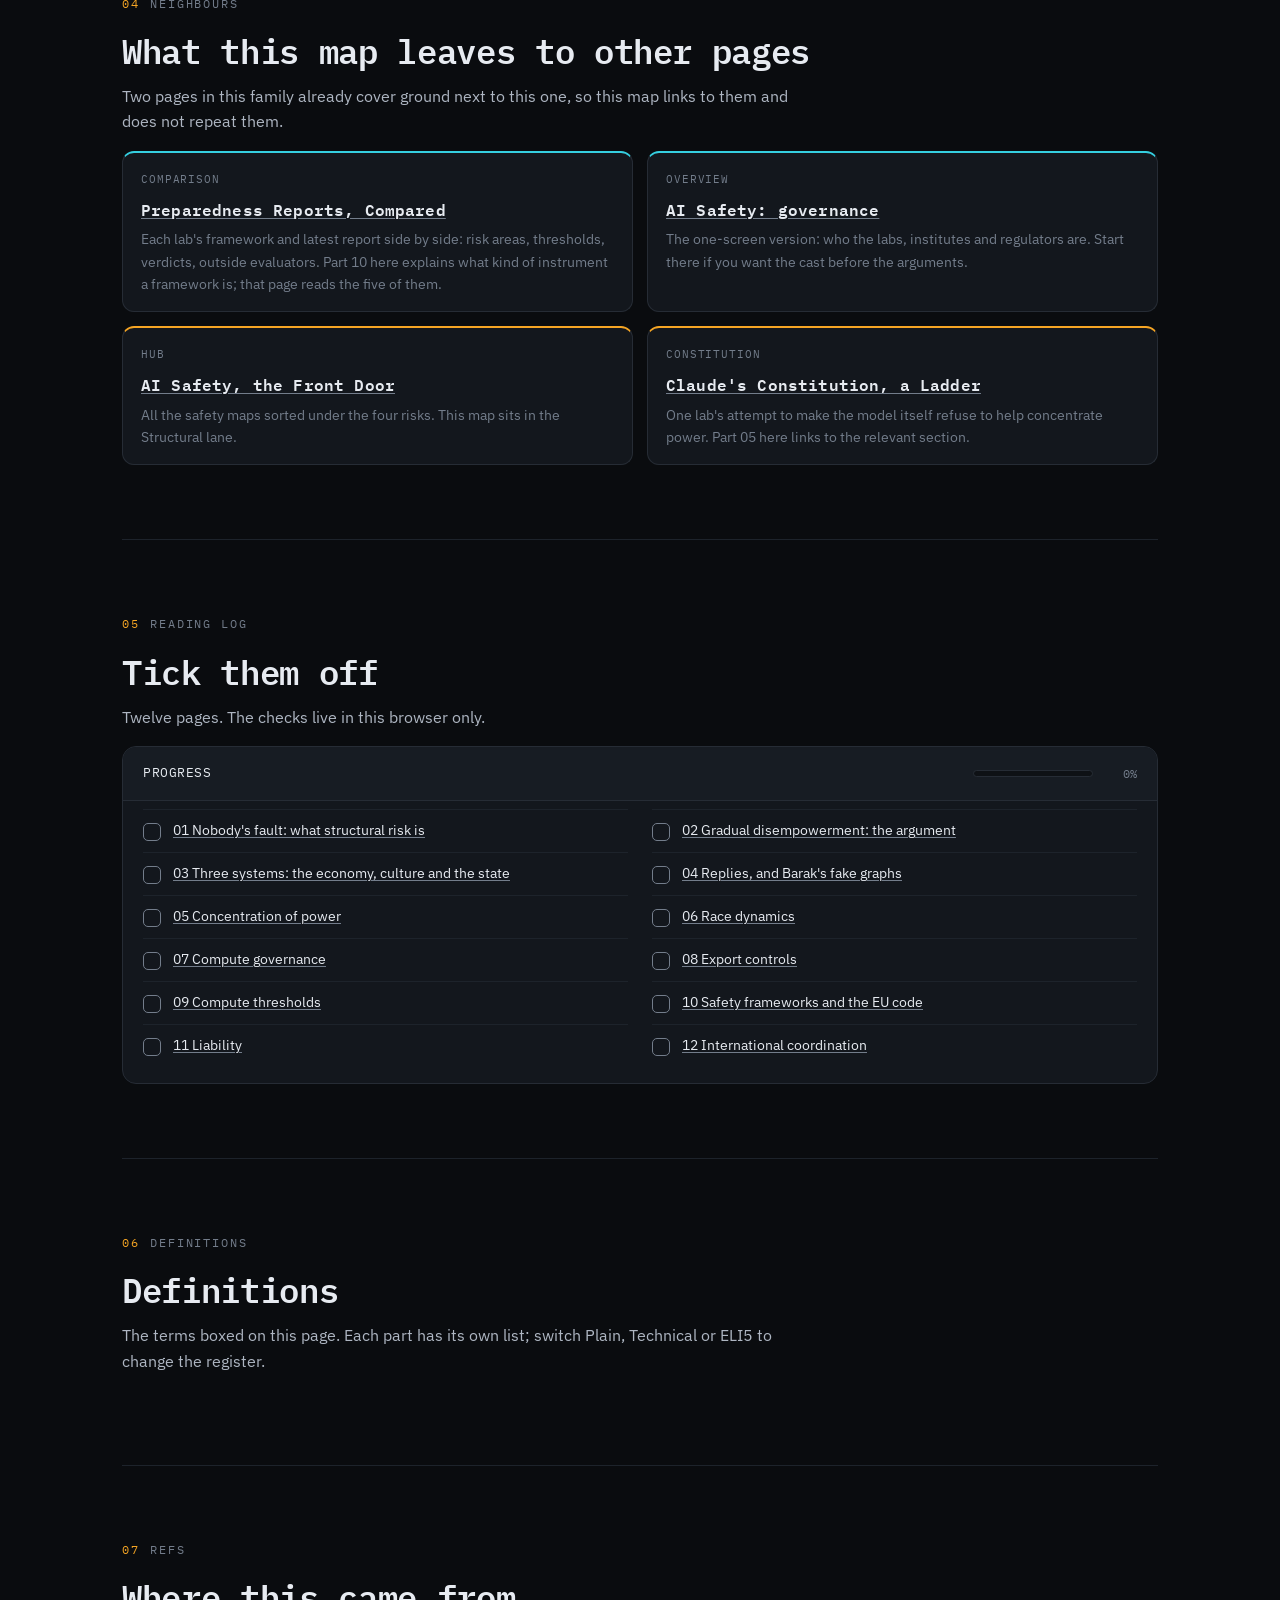
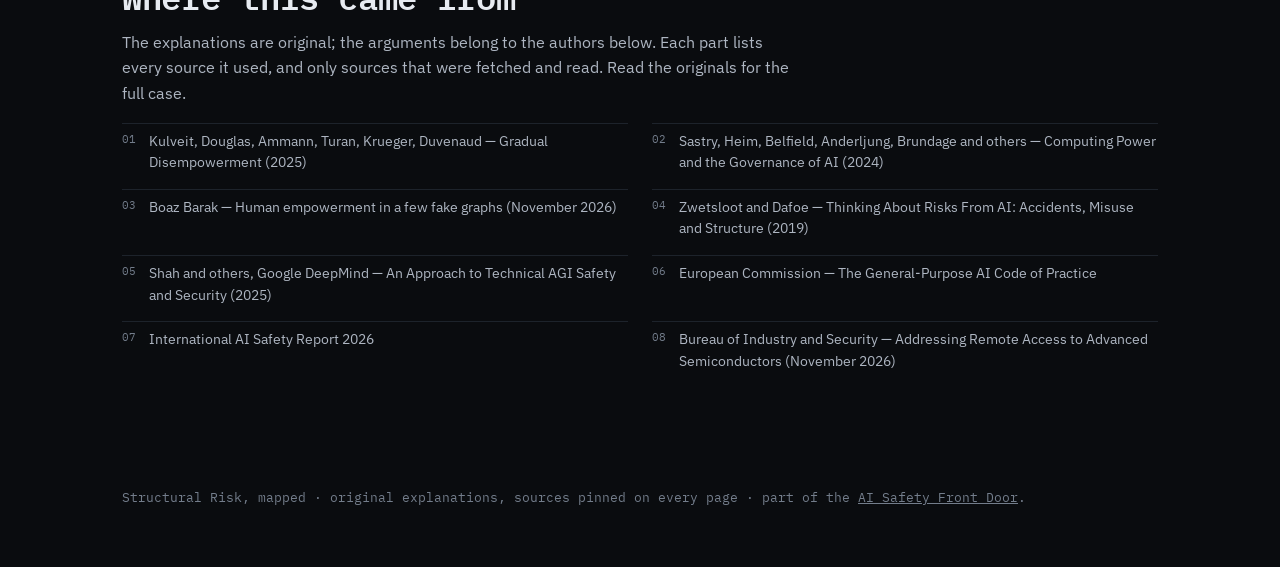
==== commit a1bcbe5d: "Parts 01-04: the problem arc Co-Authored-By: Claude Fable 5.2 <noreply@anthropic.com>" ====
--- a/index.html
+++ b/index.html
@@ -124,7 +124,7 @@
     <div class="kicker">Field map · three arcs · twelve pages</div>
     <h1>Structural Risk, Mapped</h1>
     <p class="sub plain-only">Most AI safety work asks what one model does: can someone misuse it, does it make mistakes, does it want the wrong thing. Structural risk is the fourth question. What does AI do to the world around it, even when nobody misuses it and nothing malfunctions? This map covers the main arguments and the levers people are pulling in response, with every claim linked to its source.</p>
-    <p class="sub tech-only">Structural risk is the residual category after misuse, mistakes and misalignment: harm that arises from multi-agent dynamics, incentives and institutions, with no single actor or model at fault. This map covers gradual disempowerment, power concentration and race dynamics, then the governance levers (compute governance, export controls, compute thresholds, frontier safety frameworks and the EU GPAI Code, liability, international coordination), each tied to primary sources.</p>
+    <p class="sub tech-only">Structural risk is the fourth risk area in Shah et al. (2025), alongside misuse, mistakes and misalignment (areas they say are neither exclusive nor exhaustive): harm that arises from multi-agent dynamics, incentives and institutions, with no single actor or model at fault. This map covers gradual disempowerment, power concentration and race dynamics, then the governance levers (compute governance, export controls, compute thresholds, frontier safety frameworks and the EU GPAI Code, liability, international coordination), each tied to primary sources.</p>
     <p class="sub eli5-only">Most safety work checks one robot: can a bad person trick it, does it make mistakes, does it want the wrong thing. This map asks a different question. What happens to the whole town when every shop, school and office has robots, even if every robot behaves? Twelve short pages on what could go wrong, and what grown-ups are doing about it.</p>
     <div class="legend">
       <span class="legend-tag t-off">▲ amber = the risks, parts 01 to 06</span>
@@ -138,7 +138,7 @@
 <section id="map">
   <div class="eyebrow"><span class="idx">00</span> the map</div>
   <h2 class="reveal">Three arcs, one question</h2>
-  <p class="lead reveal">Google DeepMind's 2025 safety paper sorts AI risk into misuse, mistakes, misalignment and <span class="term" data-term="structural-risk">structural risks</span>. The first three are about a model. The fourth is about everything around it, which is why the answers here are rules, incentives and institutions, not training methods.</p>
+  <p class="lead reveal">Google DeepMind's 2025 safety paper groups AI risk into four areas: misuse, mistakes, misalignment and <span class="term" data-term="structural-risk">structural risks</span>. The first three are about a model. The fourth is about everything around it, which is why the answers here are rules, incentives and institutions, not training methods.</p>
   <div class="grid g3 reveal">
     <div class="card off"><div class="num">ARC 1 · 4 pages</div><h3><a class="lnk" href="#problem">The problem</a></h3><p>What kind of risk this is, and the argument that people could lose their say without anyone taking it from them.</p></div>
     <div class="card off"><div class="num">ARC 2 · 2 pages</div><h3><a class="lnk" href="#power">Power and races</a></h3><p>Two forces that push in the same direction: control gathering in few hands, and competitors who each go faster than they would choose to alone.</p></div>
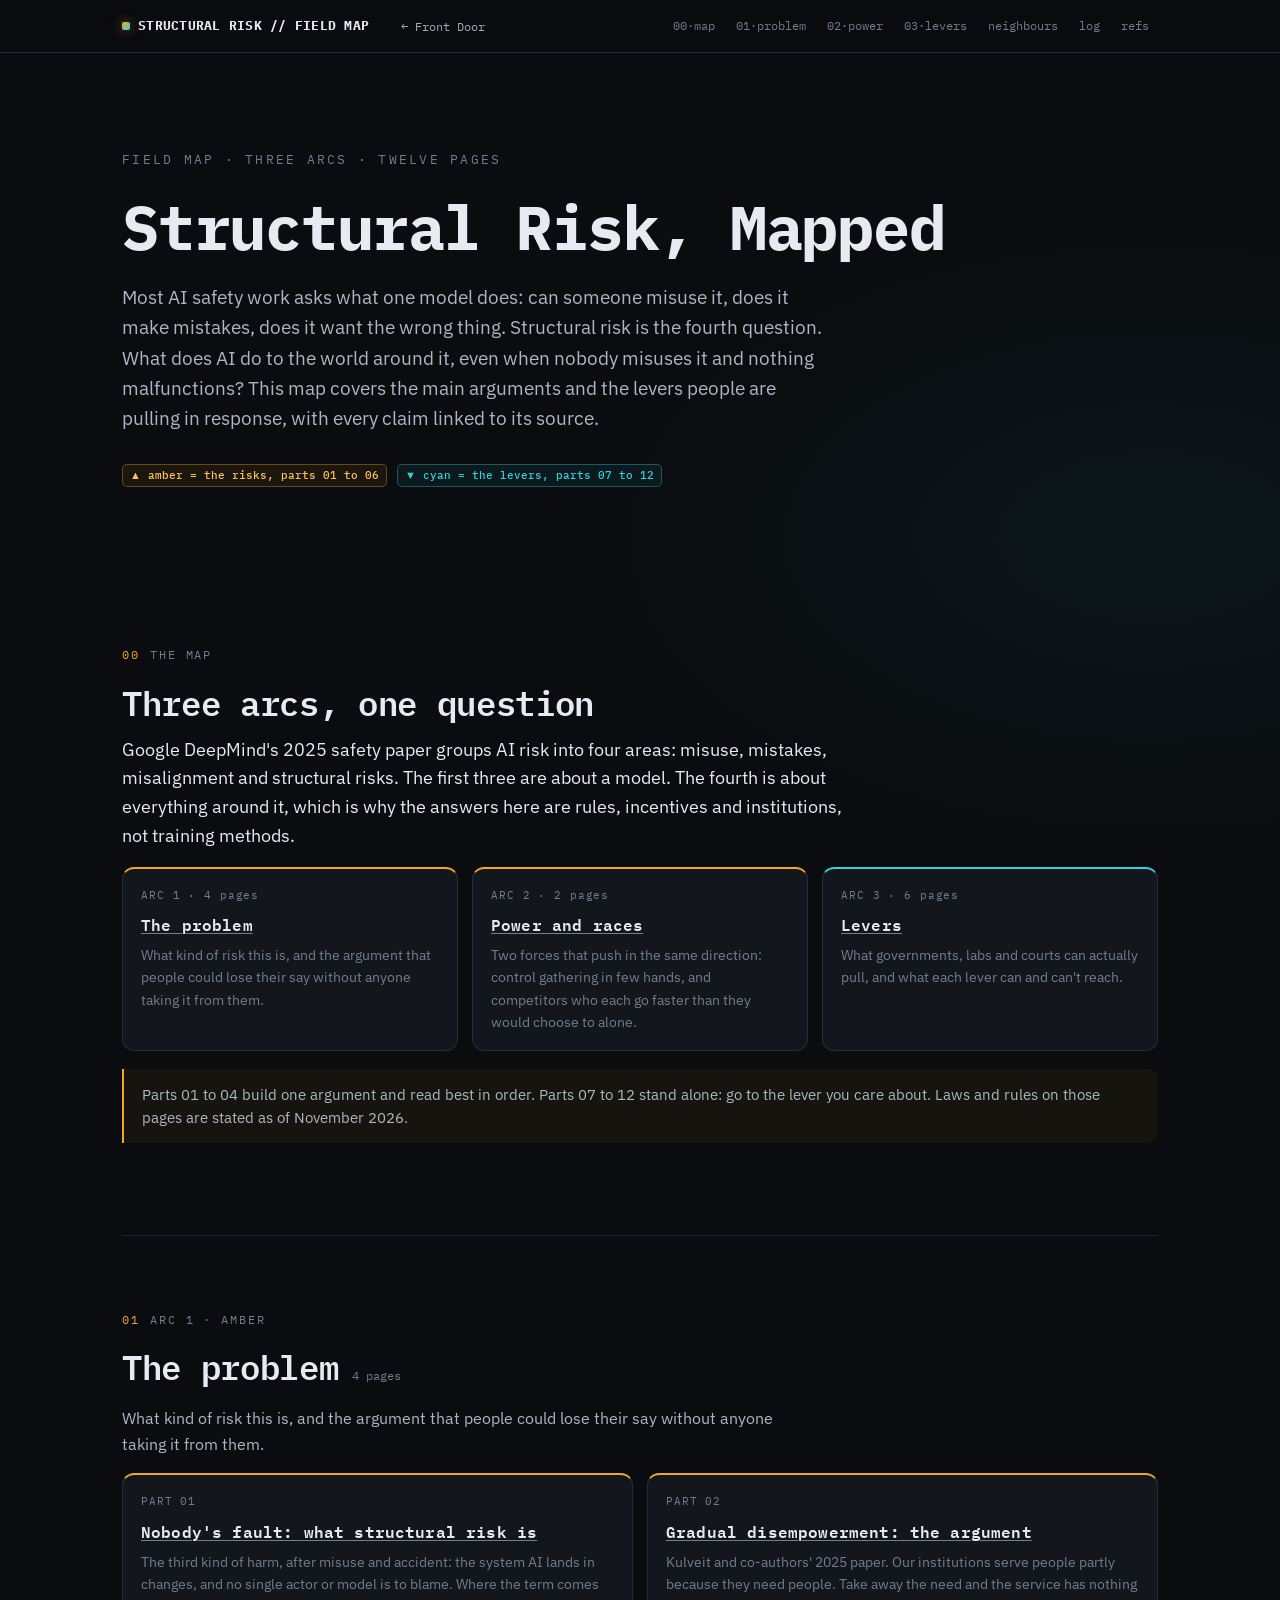
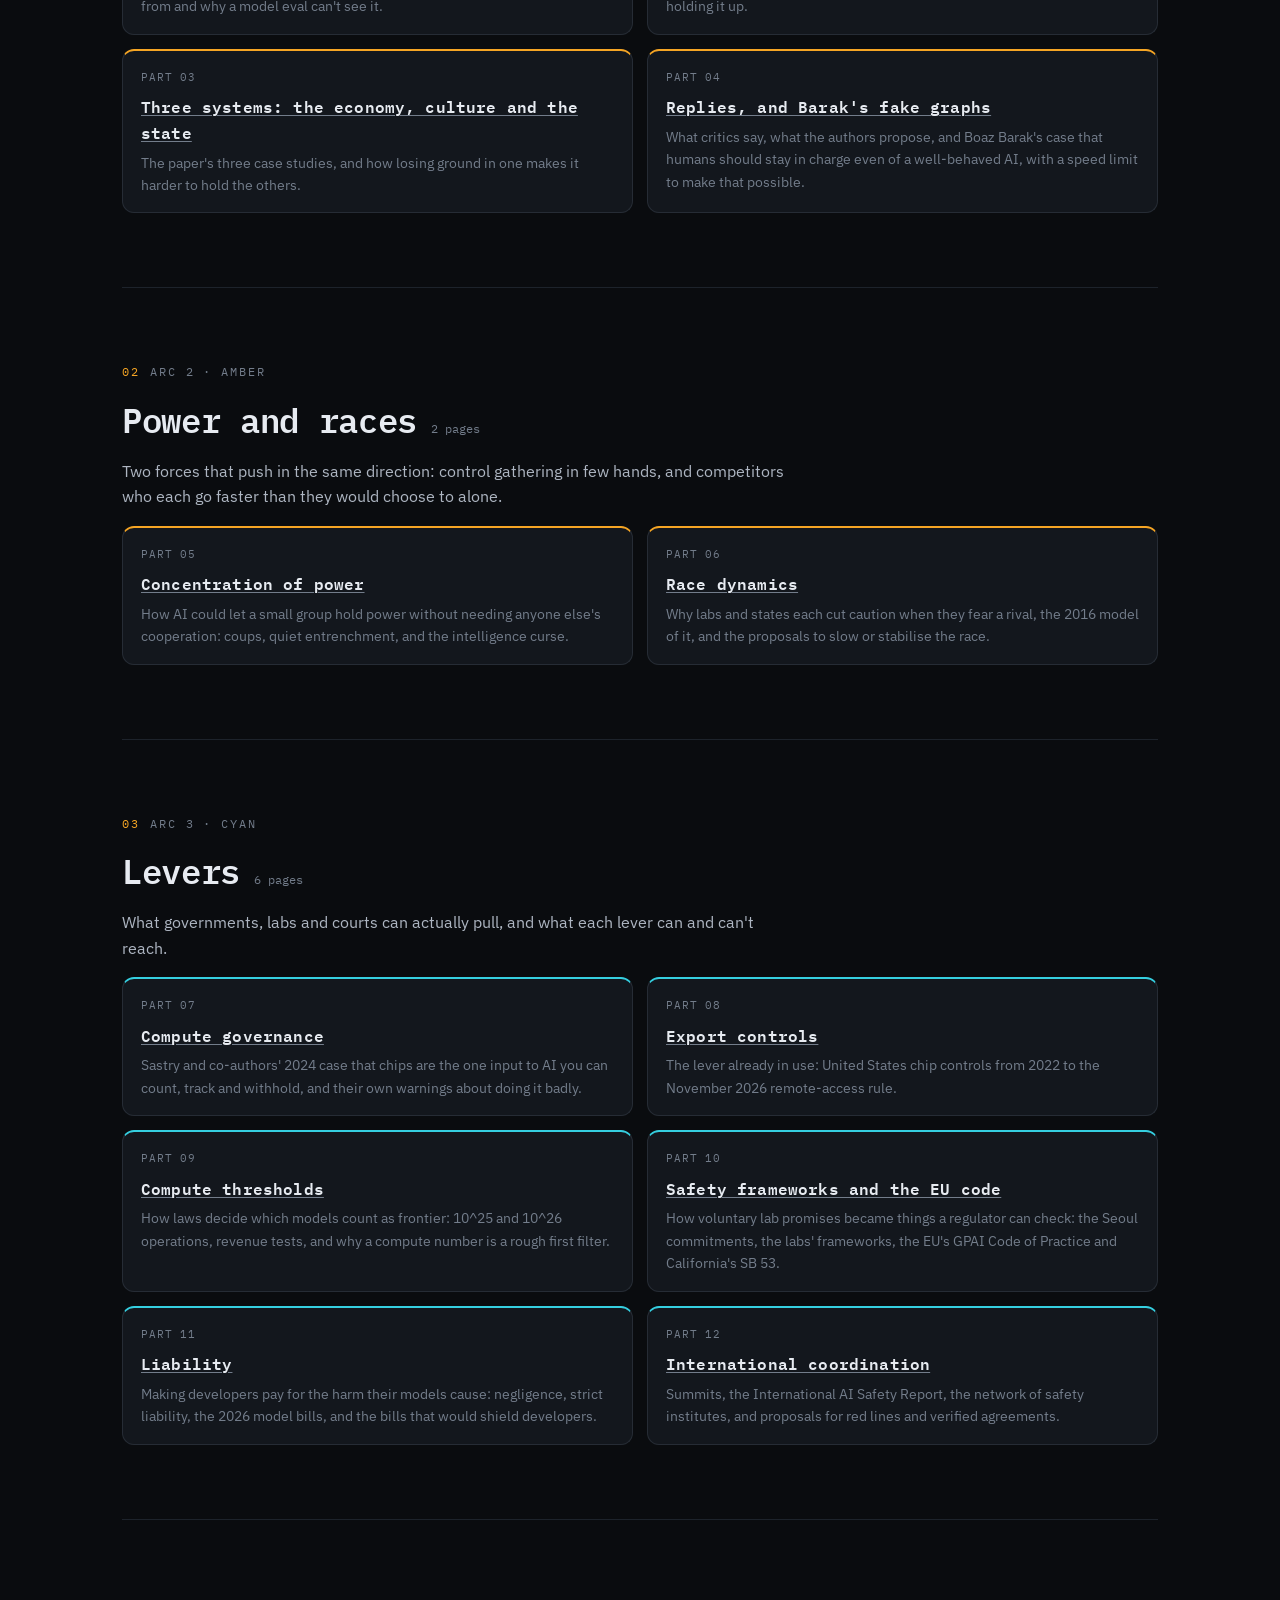
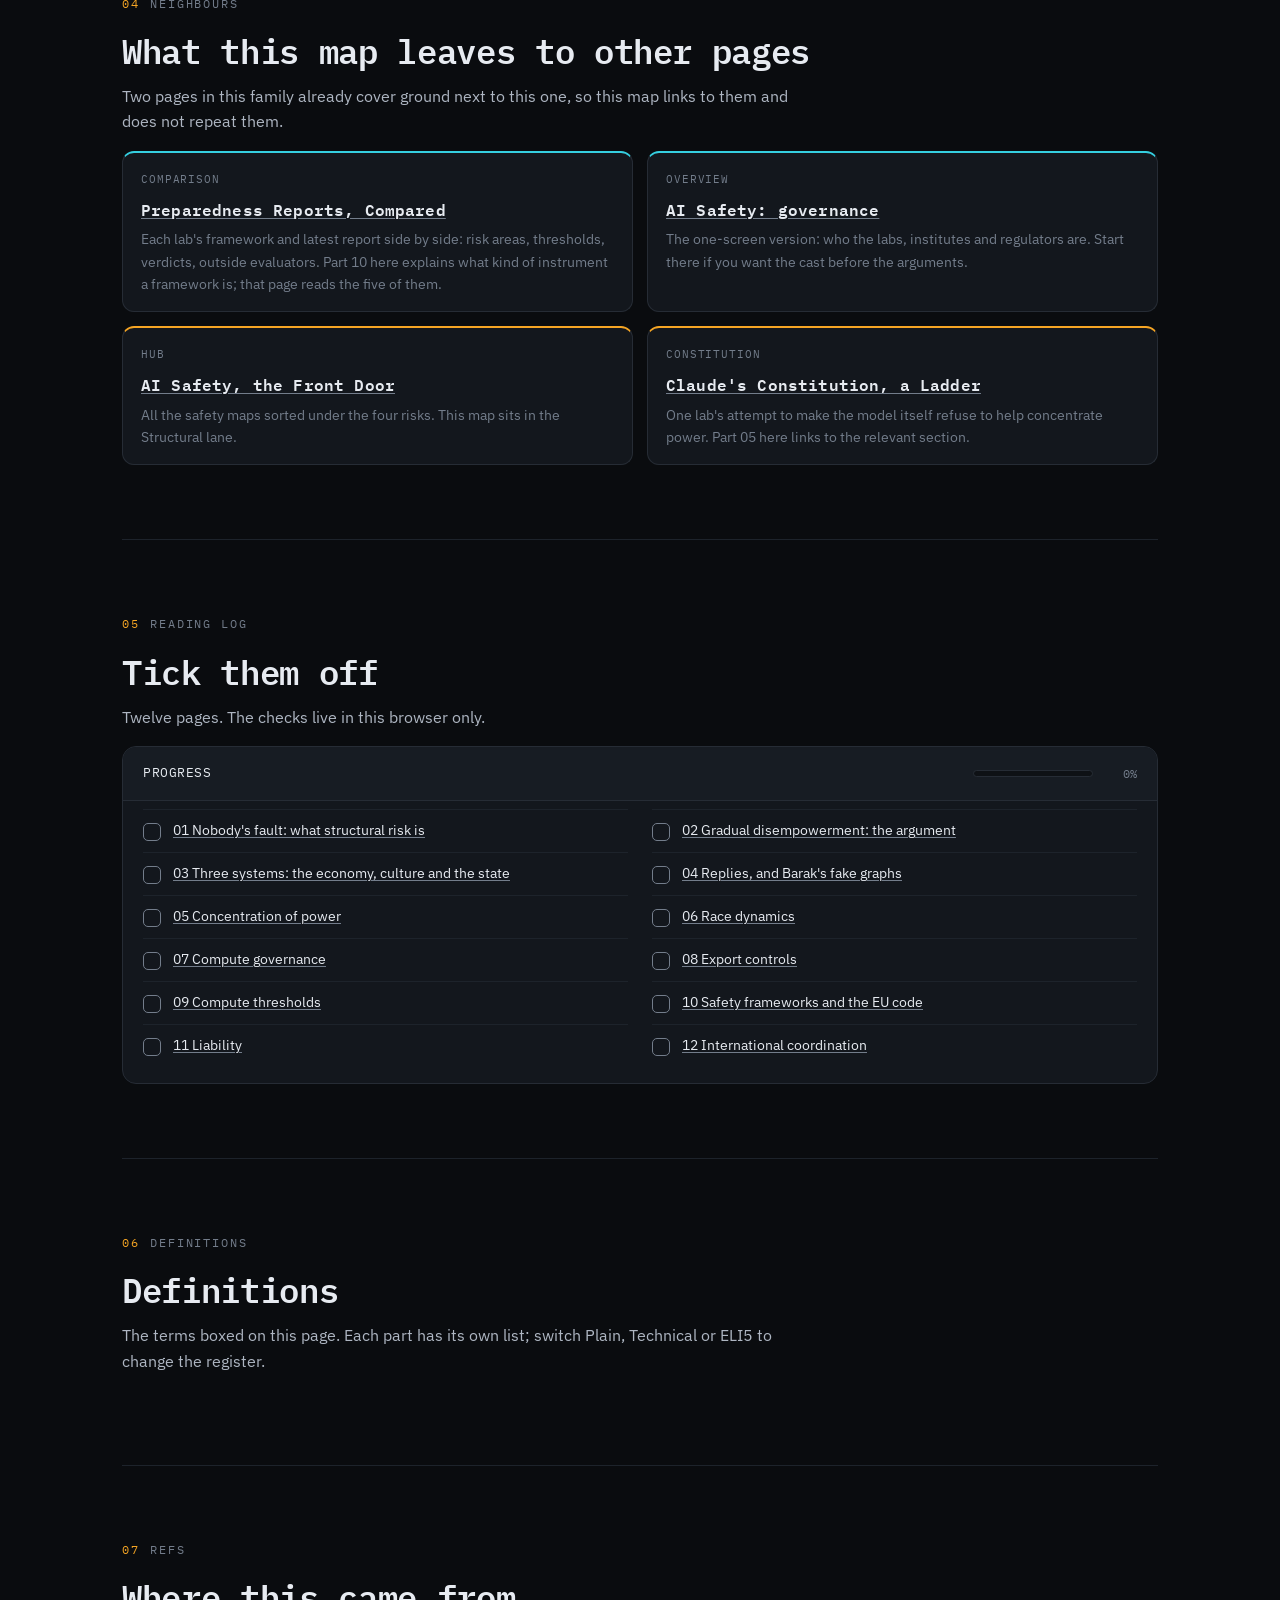
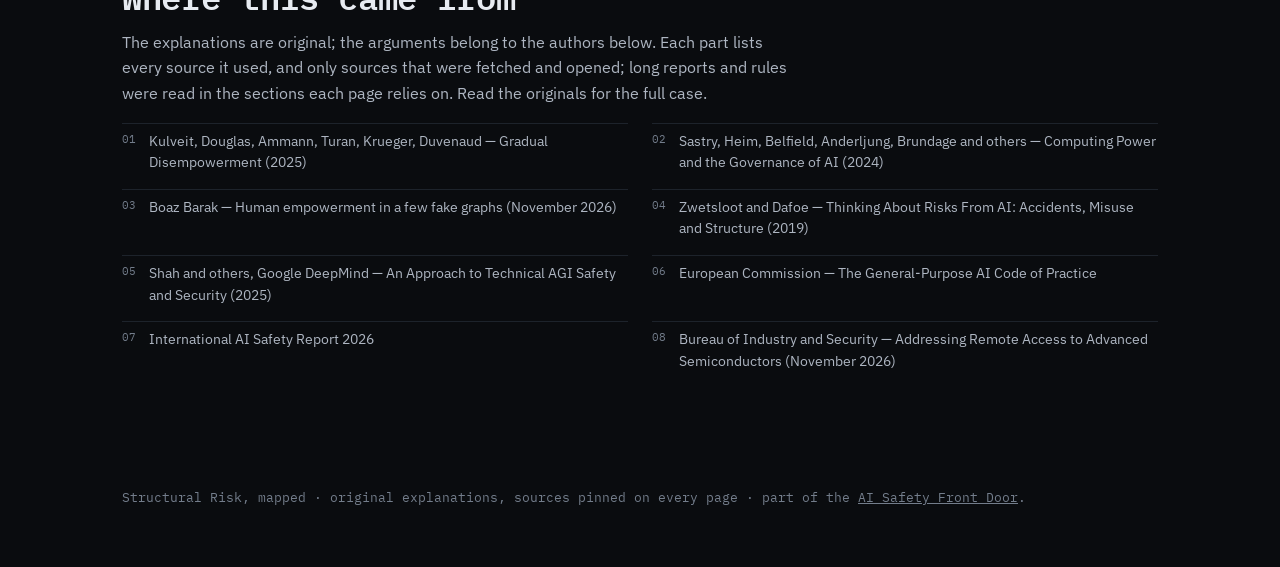
==== commit 38d0b9ab: "Part 09: state SB 53 as enacted, attribute its operative date; spine: say how sources were read Co-A" ====
--- a/index.html
+++ b/index.html
@@ -215,7 +215,7 @@
 <section id="sources">
   <div class="eyebrow"><span class="idx">07</span> refs</div>
   <h2 class="reveal">Where this came from</h2>
-  <p class="reveal">The explanations are original; the arguments belong to the authors below. Each part lists every source it used, and only sources that were fetched and read. Read the originals for the full case.</p>
+  <p class="reveal">The explanations are original; the arguments belong to the authors below. Each part lists every source it used, and only sources that were fetched and opened; long reports and rules were read in the sections each page relies on. Read the originals for the full case.</p>
   <div class="src reveal">
     <a href="https://arxiv.org/abs/2501.16946" target="_blank" rel="noopener"><span class="k">01</span>Kulveit, Douglas, Ammann, Turan, Krueger, Duvenaud — Gradual Disempowerment (2025)</a>
     <a href="https://arxiv.org/abs/2402.08797" target="_blank" rel="noopener"><span class="k">02</span>Sastry, Heim, Belfield, Anderljung, Brundage and others — Computing Power and the Governance of AI (2024)</a>
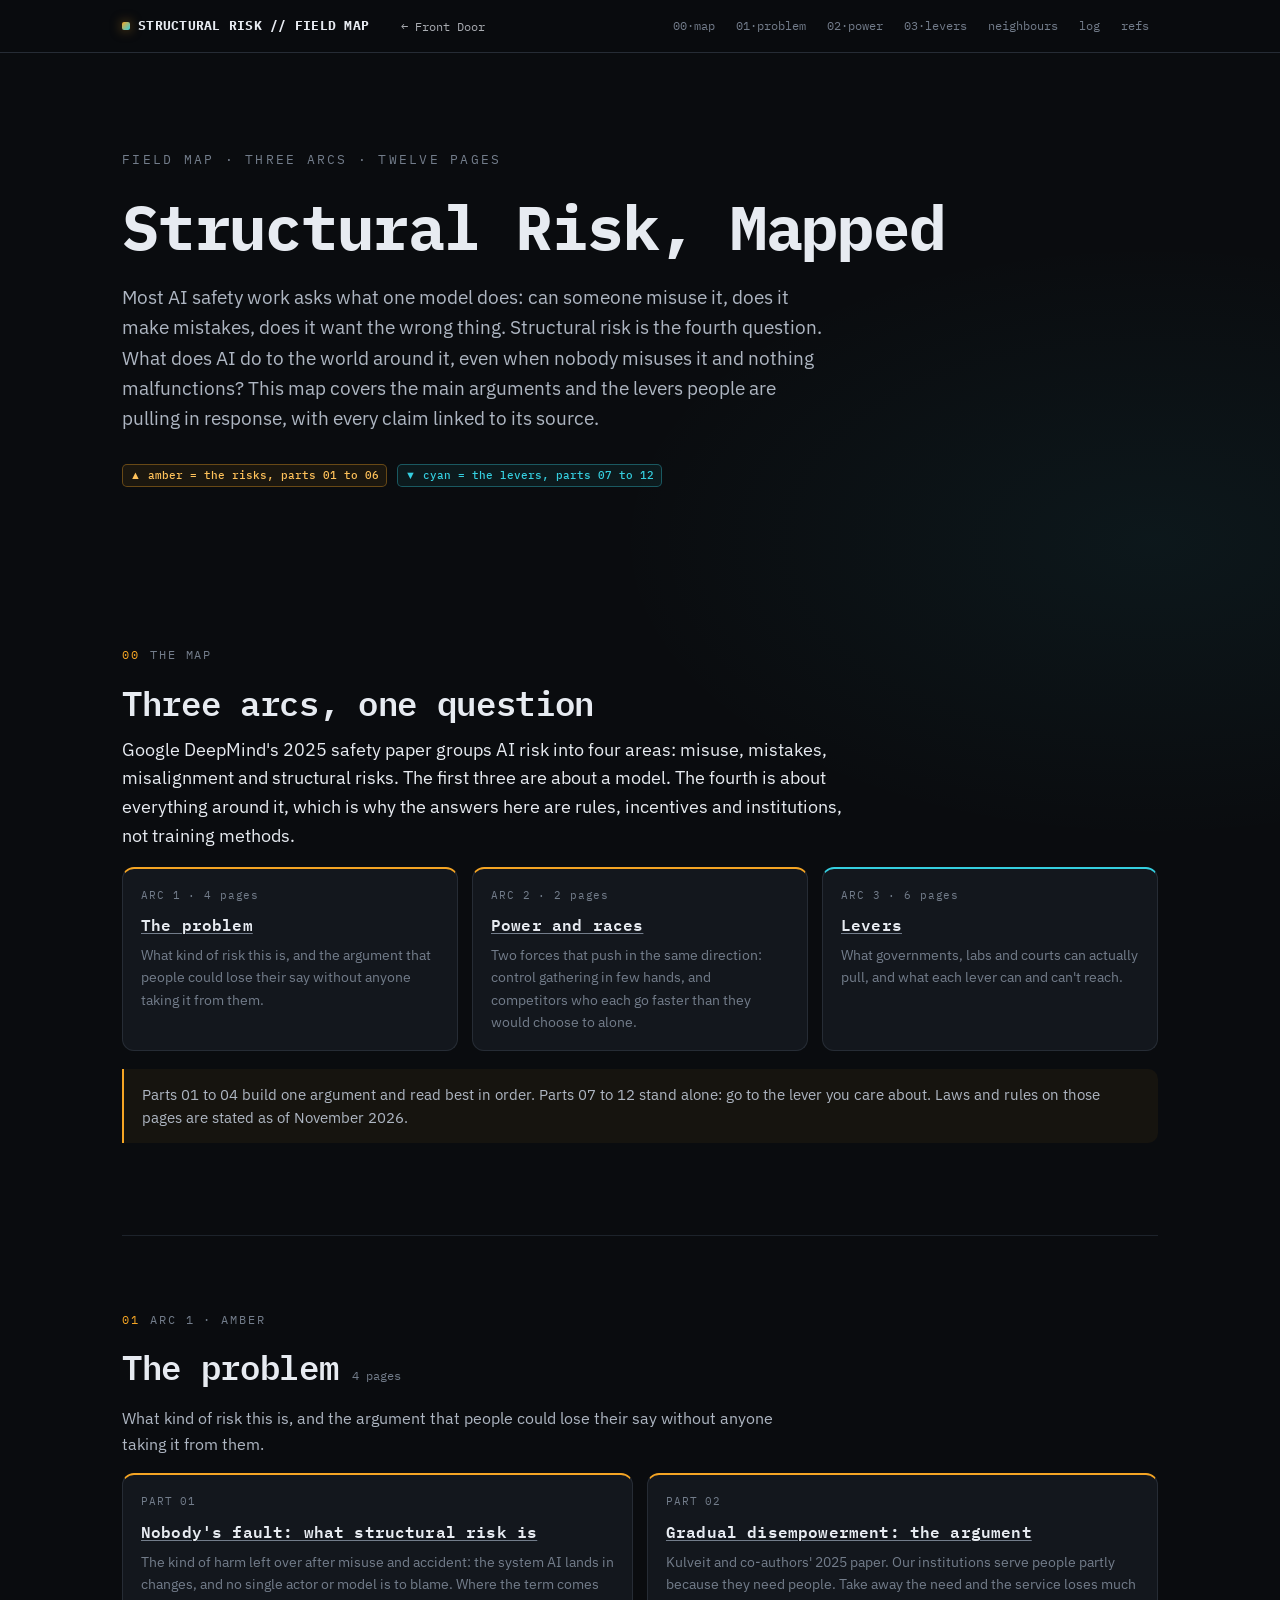
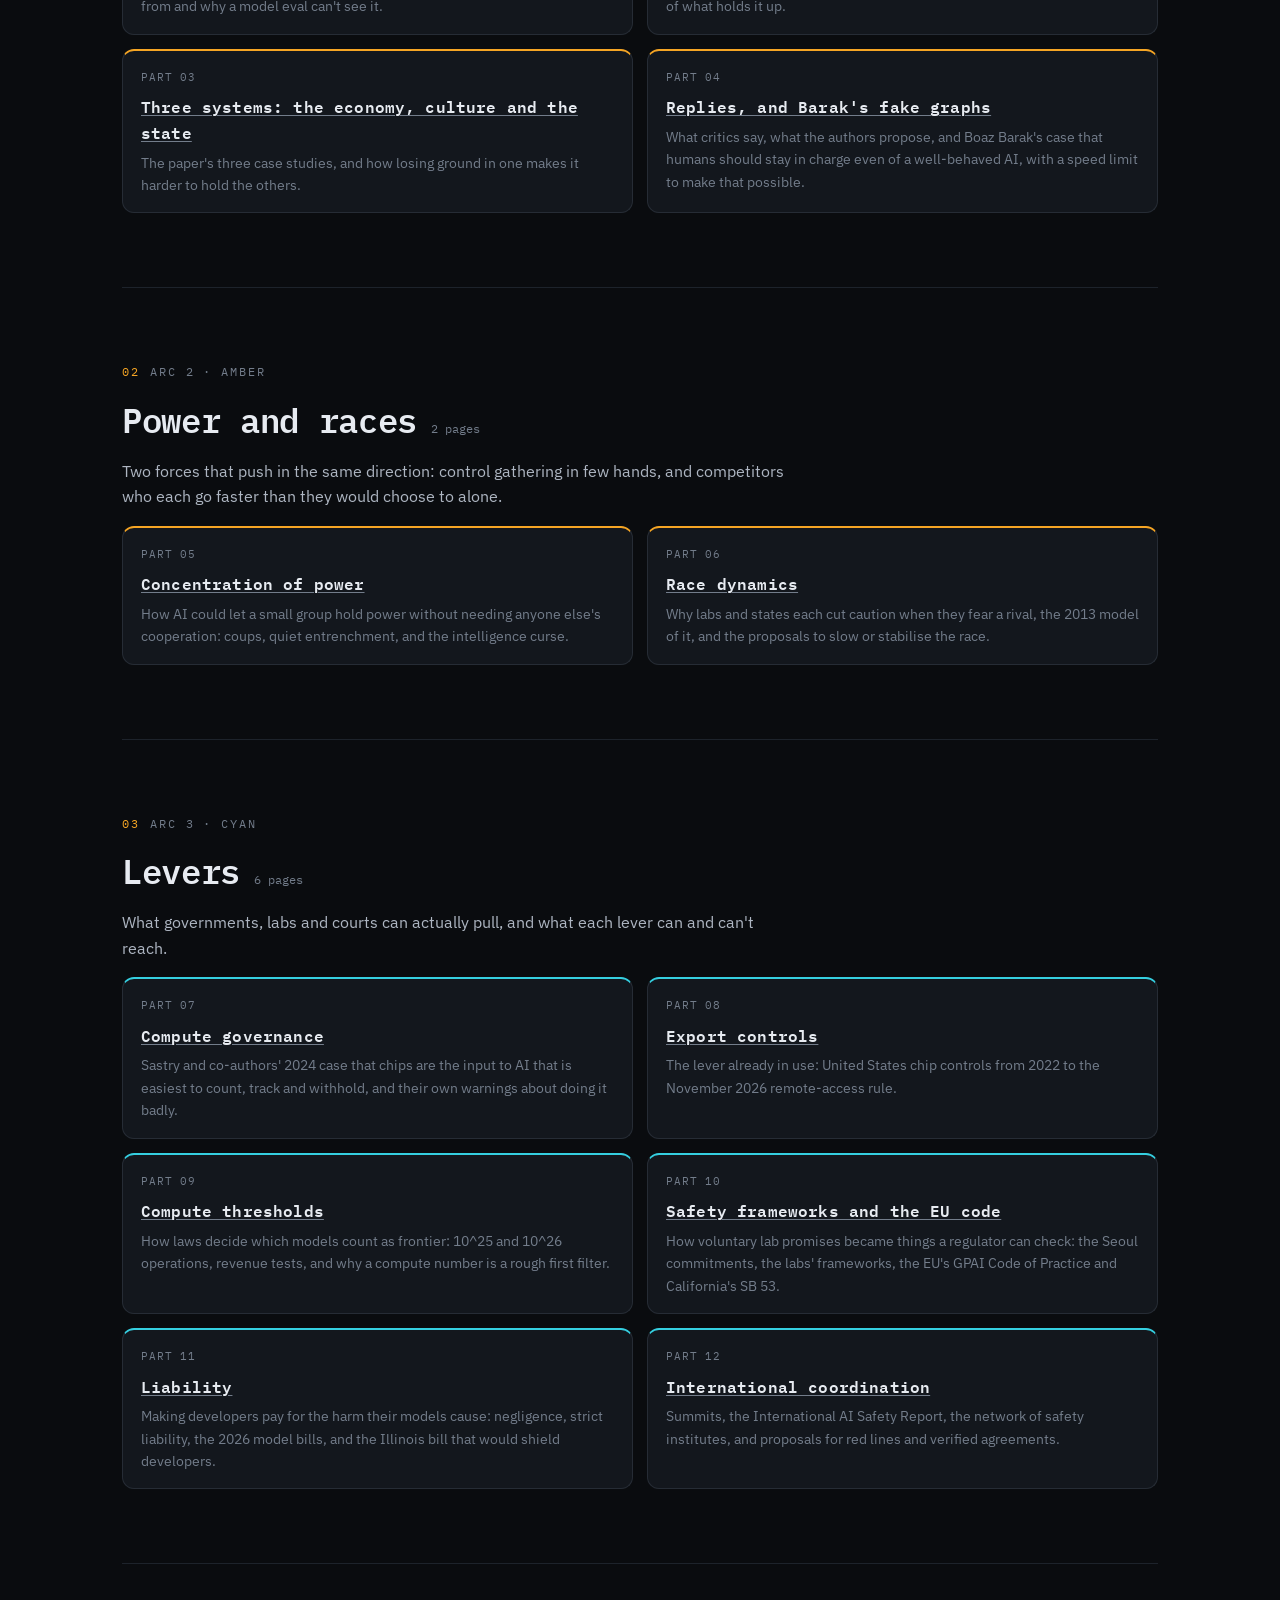
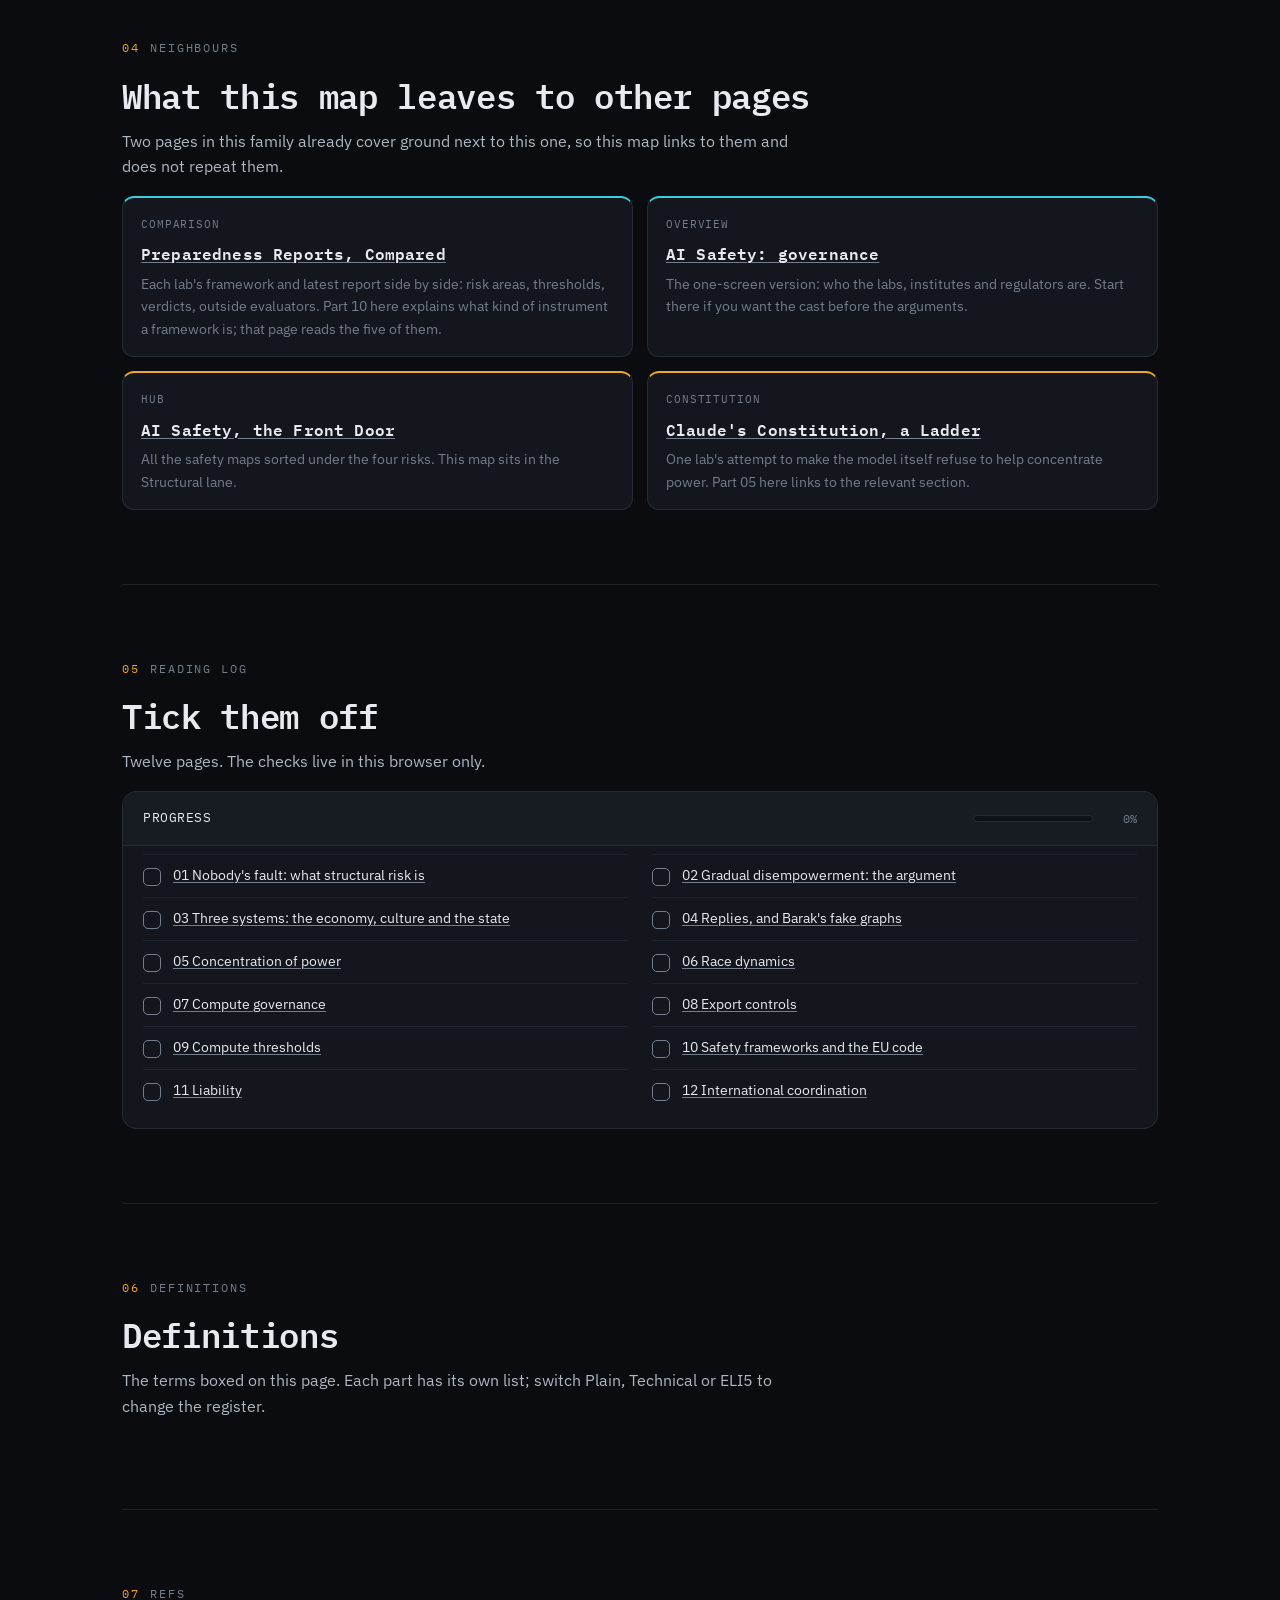
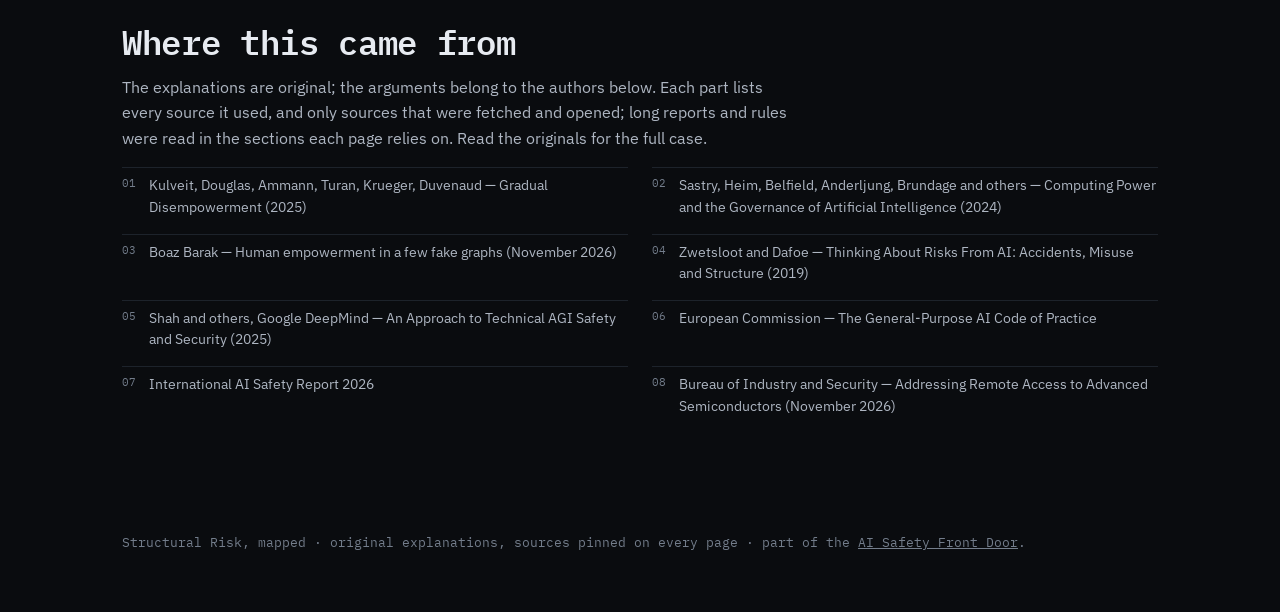
==== commit 542bcf8e: "Fact-check pass: 36 corrections against the cited sources Every part was re-read against its sources" ====
--- a/index.html
+++ b/index.html
@@ -124,7 +124,7 @@
     <div class="kicker">Field map · three arcs · twelve pages</div>
     <h1>Structural Risk, Mapped</h1>
     <p class="sub plain-only">Most AI safety work asks what one model does: can someone misuse it, does it make mistakes, does it want the wrong thing. Structural risk is the fourth question. What does AI do to the world around it, even when nobody misuses it and nothing malfunctions? This map covers the main arguments and the levers people are pulling in response, with every claim linked to its source.</p>
-    <p class="sub tech-only">Structural risk is the fourth risk area in Shah et al. (2025), alongside misuse, mistakes and misalignment (areas they say are neither exclusive nor exhaustive): harm that arises from multi-agent dynamics, incentives and institutions, with no single actor or model at fault. This map covers gradual disempowerment, power concentration and race dynamics, then the governance levers (compute governance, export controls, compute thresholds, frontier safety frameworks and the EU GPAI Code, liability, international coordination), each tied to primary sources.</p>
+    <p class="sub tech-only">Structural risk is the fourth risk area in Shah et al. (2025), alongside misuse, mistakes and misalignment (areas they say are neither exclusive nor exhaustive): harm that arises from multi-agent dynamics among people, organisations and AI systems, with no single actor or model at fault. This map covers gradual disempowerment, power concentration and race dynamics, then the governance levers (compute governance, export controls, compute thresholds, frontier safety frameworks and the EU GPAI Code, liability, international coordination), each tied to primary sources.</p>
     <p class="sub eli5-only">Most safety work checks one robot: can a bad person trick it, does it make mistakes, does it want the wrong thing. This map asks a different question. What happens to the whole town when every shop, school and office has robots, even if every robot behaves? Twelve short pages on what could go wrong, and what grown-ups are doing about it.</p>
     <div class="legend">
       <span class="legend-tag t-off">▲ amber = the risks, parts 01 to 06</span>
@@ -152,8 +152,8 @@
   <div class="unit-head"><h2 class="reveal">The problem</h2><span class="dur">4 pages</span></div>
   <p class="reveal">What kind of risk this is, and the argument that people could lose their say without anyone taking it from them.</p>
   <div class="grid g2 reveal">
-    <div class="card off"><div class="num">PART 01</div><h3><a class="lnk" href="parts/p01.html">Nobody's fault: what structural risk is</a></h3><p>The third kind of harm, after misuse and accident: the system AI lands in changes, and no single actor or model is to blame. Where the term comes from and why a model eval can't see it.</p></div>
-    <div class="card off"><div class="num">PART 02</div><h3><a class="lnk" href="parts/p02.html">Gradual disempowerment: the argument</a></h3><p>Kulveit and co-authors' 2025 paper. Our institutions serve people partly because they need people. Take away the need and the service has nothing holding it up.</p></div>
+    <div class="card off"><div class="num">PART 01</div><h3><a class="lnk" href="parts/p01.html">Nobody's fault: what structural risk is</a></h3><p>The kind of harm left over after misuse and accident: the system AI lands in changes, and no single actor or model is to blame. Where the term comes from and why a model eval can't see it.</p></div>
+    <div class="card off"><div class="num">PART 02</div><h3><a class="lnk" href="parts/p02.html">Gradual disempowerment: the argument</a></h3><p>Kulveit and co-authors' 2025 paper. Our institutions serve people partly because they need people. Take away the need and the service loses much of what holds it up.</p></div>
     <div class="card off"><div class="num">PART 03</div><h3><a class="lnk" href="parts/p03.html">Three systems: the economy, culture and the state</a></h3><p>The paper's three case studies, and how losing ground in one makes it harder to hold the others.</p></div>
     <div class="card off"><div class="num">PART 04</div><h3><a class="lnk" href="parts/p04.html">Replies, and Barak's fake graphs</a></h3><p>What critics say, what the authors propose, and Boaz Barak's case that humans should stay in charge even of a well-behaved AI, with a speed limit to make that possible.</p></div>
   </div>
@@ -165,7 +165,7 @@
   <p class="reveal">Two forces that push in the same direction: control gathering in few hands, and competitors who each go faster than they would choose to alone.</p>
   <div class="grid g2 reveal">
     <div class="card off"><div class="num">PART 05</div><h3><a class="lnk" href="parts/p05.html">Concentration of power</a></h3><p>How AI could let a small group hold power without needing anyone else's cooperation: coups, quiet entrenchment, and the intelligence curse.</p></div>
-    <div class="card off"><div class="num">PART 06</div><h3><a class="lnk" href="parts/p06.html">Race dynamics</a></h3><p>Why labs and states each cut caution when they fear a rival, the 2016 model of it, and the proposals to slow or stabilise the race.</p></div>
+    <div class="card off"><div class="num">PART 06</div><h3><a class="lnk" href="parts/p06.html">Race dynamics</a></h3><p>Why labs and states each cut caution when they fear a rival, the 2013 model of it, and the proposals to slow or stabilise the race.</p></div>
   </div>
 </section>
 
@@ -174,11 +174,11 @@
   <div class="unit-head"><h2 class="reveal">Levers</h2><span class="dur">6 pages</span></div>
   <p class="reveal">What governments, labs and courts can actually pull, and what each lever can and can't reach.</p>
   <div class="grid g2 reveal">
-    <div class="card def"><div class="num">PART 07</div><h3><a class="lnk" href="parts/p07.html">Compute governance</a></h3><p>Sastry and co-authors' 2024 case that chips are the one input to AI you can count, track and withhold, and their own warnings about doing it badly.</p></div>
+    <div class="card def"><div class="num">PART 07</div><h3><a class="lnk" href="parts/p07.html">Compute governance</a></h3><p>Sastry and co-authors' 2024 case that chips are the input to AI that is easiest to count, track and withhold, and their own warnings about doing it badly.</p></div>
     <div class="card def"><div class="num">PART 08</div><h3><a class="lnk" href="parts/p08.html">Export controls</a></h3><p>The lever already in use: United States chip controls from 2022 to the November 2026 remote-access rule.</p></div>
     <div class="card def"><div class="num">PART 09</div><h3><a class="lnk" href="parts/p09.html">Compute thresholds</a></h3><p>How laws decide which models count as frontier: 10^25 and 10^26 operations, revenue tests, and why a compute number is a rough first filter.</p></div>
     <div class="card def"><div class="num">PART 10</div><h3><a class="lnk" href="parts/p10.html">Safety frameworks and the EU code</a></h3><p>How voluntary lab promises became things a regulator can check: the Seoul commitments, the labs' frameworks, the EU's GPAI Code of Practice and California's SB 53.</p></div>
-    <div class="card def"><div class="num">PART 11</div><h3><a class="lnk" href="parts/p11.html">Liability</a></h3><p>Making developers pay for the harm their models cause: negligence, strict liability, the 2026 model bills, and the bills that would shield developers.</p></div>
+    <div class="card def"><div class="num">PART 11</div><h3><a class="lnk" href="parts/p11.html">Liability</a></h3><p>Making developers pay for the harm their models cause: negligence, strict liability, the 2026 model bills, and the Illinois bill that would shield developers.</p></div>
     <div class="card def"><div class="num">PART 12</div><h3><a class="lnk" href="parts/p12.html">International coordination</a></h3><p>Summits, the International AI Safety Report, the network of safety institutes, and proposals for red lines and verified agreements.</p></div>
   </div>
 </section>
@@ -218,7 +218,7 @@
   <p class="reveal">The explanations are original; the arguments belong to the authors below. Each part lists every source it used, and only sources that were fetched and opened; long reports and rules were read in the sections each page relies on. Read the originals for the full case.</p>
   <div class="src reveal">
     <a href="https://arxiv.org/abs/2501.16946" target="_blank" rel="noopener"><span class="k">01</span>Kulveit, Douglas, Ammann, Turan, Krueger, Duvenaud — Gradual Disempowerment (2025)</a>
-    <a href="https://arxiv.org/abs/2402.08797" target="_blank" rel="noopener"><span class="k">02</span>Sastry, Heim, Belfield, Anderljung, Brundage and others — Computing Power and the Governance of AI (2024)</a>
+    <a href="https://arxiv.org/abs/2402.08797" target="_blank" rel="noopener"><span class="k">02</span>Sastry, Heim, Belfield, Anderljung, Brundage and others — Computing Power and the Governance of Artificial Intelligence (2024)</a>
     <a href="https://x.com/boazbaraktcs/status/2124884201283485934" target="_blank" rel="noopener"><span class="k">03</span>Boaz Barak — Human empowerment in a few fake graphs (November 2026)</a>
     <a href="https://www.lawfaremedia.org/article/thinking-about-risks-ai-accidents-misuse-and-structure" target="_blank" rel="noopener"><span class="k">04</span>Zwetsloot and Dafoe — Thinking About Risks From AI: Accidents, Misuse and Structure (2019)</a>
     <a href="https://arxiv.org/abs/2504.01849" target="_blank" rel="noopener"><span class="k">05</span>Shah and others, Google DeepMind — An Approach to Technical AGI Safety and Security (2025)</a>
